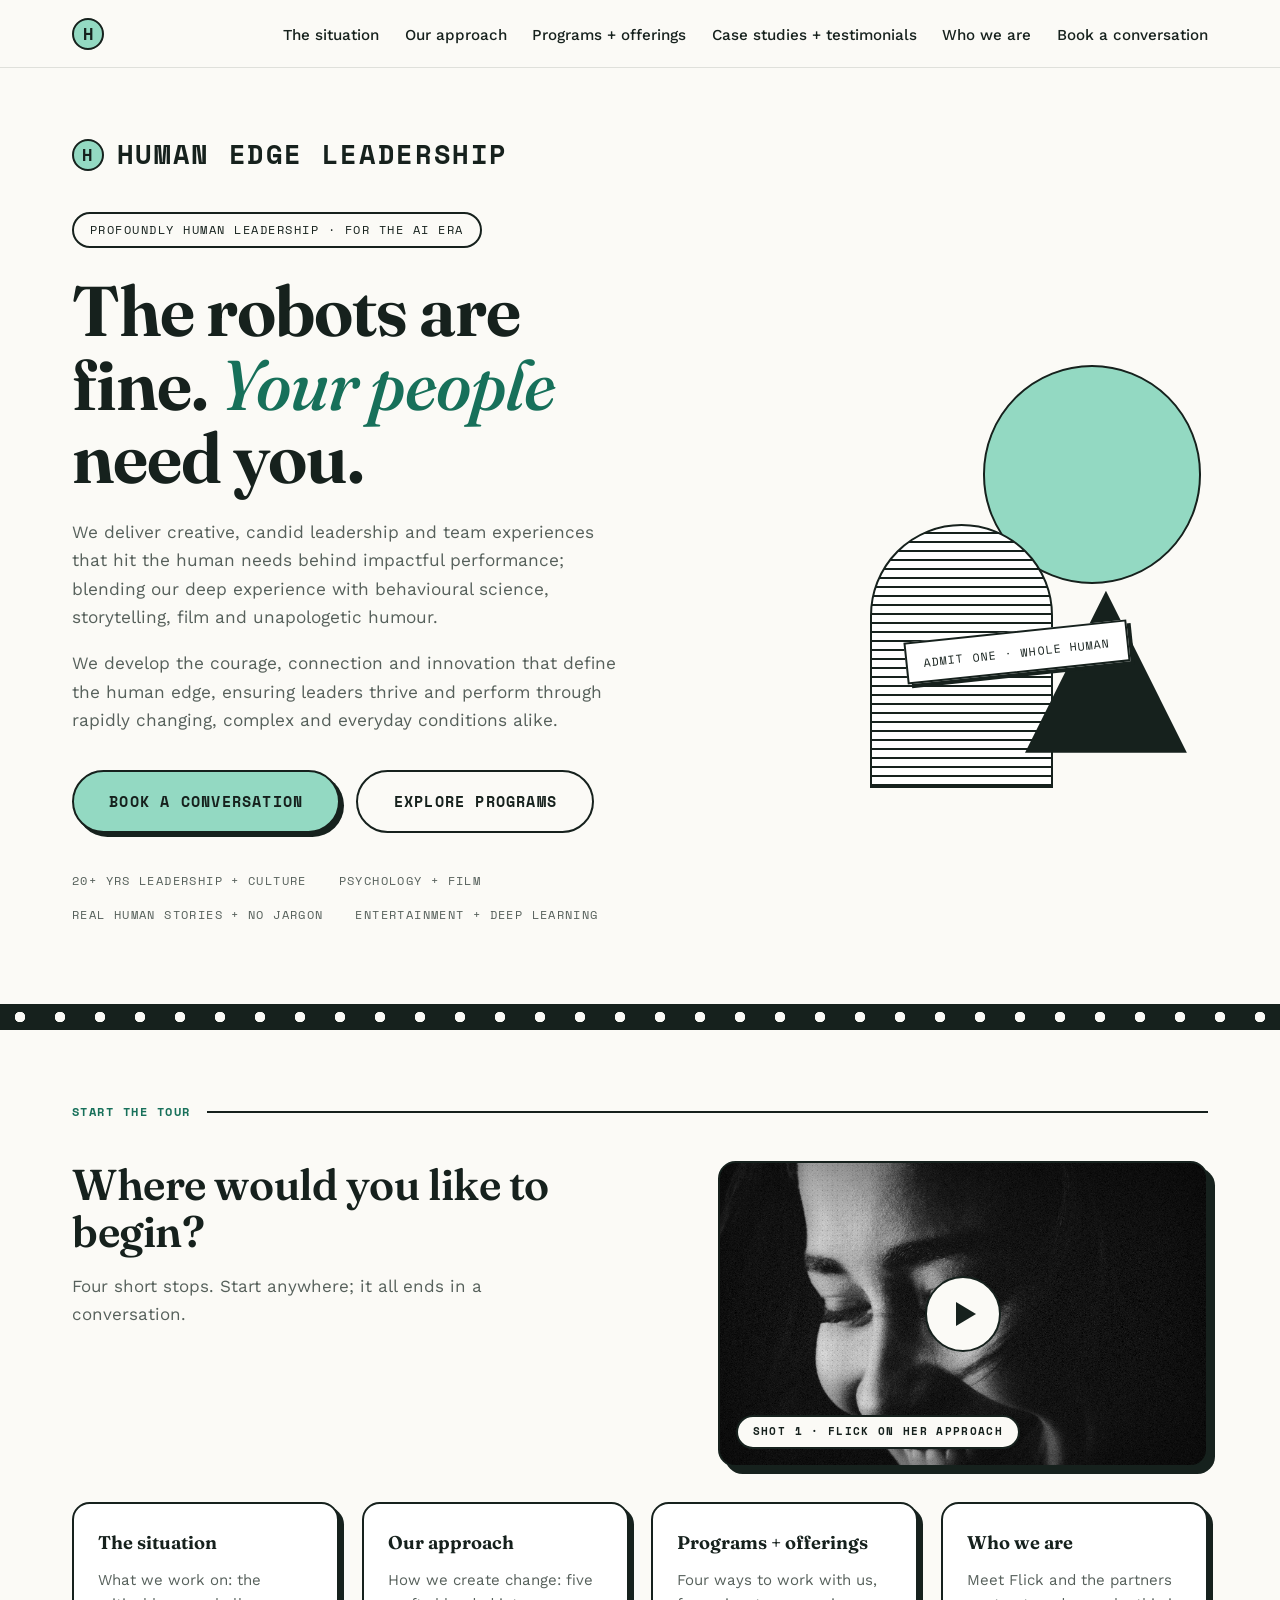
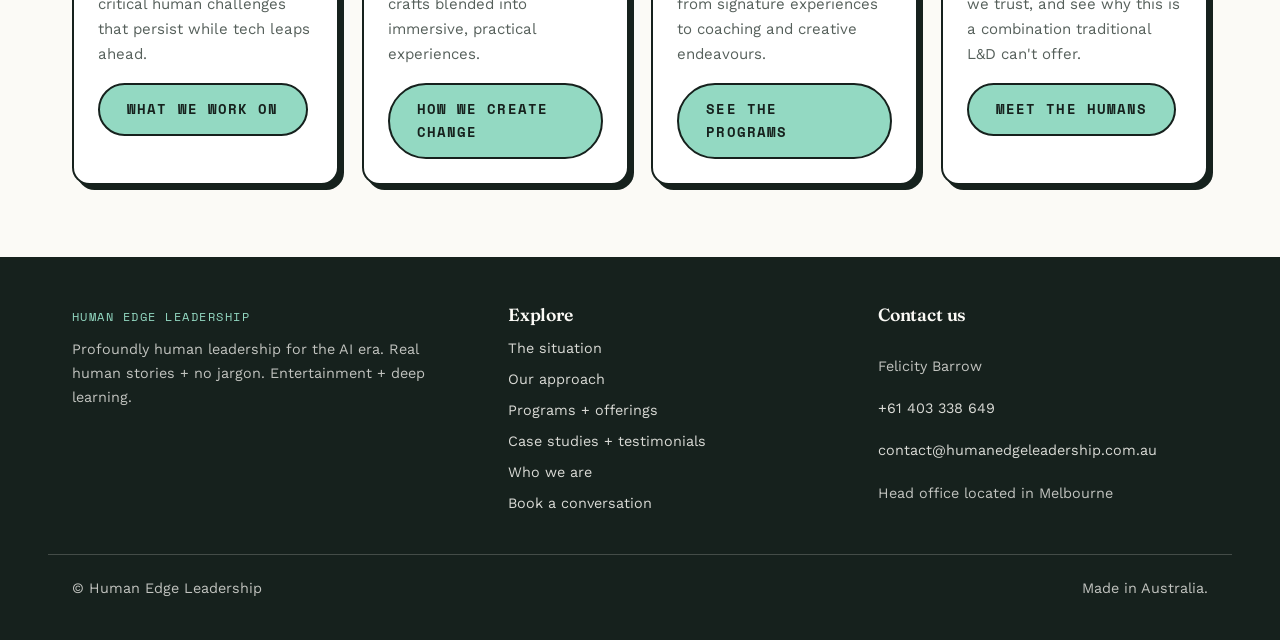
==== index.html @ 88f4e5ad "fix: remove icon roundels from homepage tour cards" ====
<!DOCTYPE html>
<html lang="en-AU">
<head>
<meta charset="utf-8">
<meta name="viewport" content="width=device-width, initial-scale=1">
<title>Human Edge Leadership</title>
<link rel="preconnect" href="https://fonts.googleapis.com">
<link rel="preconnect" href="https://fonts.gstatic.com" crossorigin>
<link href="https://fonts.googleapis.com/css2?family=Fraunces:ital,opsz,wght,SOFT,WONK@0,9..144,400..900,100,1;1,9..144,400..900,100,1&family=Work+Sans:ital,wght@0,400;0,500;0,600;1,400&family=Space+Mono:ital,wght@0,400;0,700;1,400&display=swap" rel="stylesheet">
<link rel="icon" href="data:image/svg+xml,%3Csvg xmlns=%22http://www.w3.org/2000/svg%22 viewBox=%220 0 32 32%22%3E%3Ccircle cx=%2216%22 cy=%2216%22 r=%2214%22 fill=%22%2393d9c2%22 stroke=%22%2316211d%22 stroke-width=%222.5%22/%3E%3Ctext x=%2216%22 y=%2222%22 font-family=%22monospace%22 font-size=%2217%22 font-weight=%22bold%22 text-anchor=%22middle%22 fill=%22%2316211d%22%3EH%3C/text%3E%3C/svg%3E">
<link rel="stylesheet" href="css/site.css">
</head>
<body>
<a class="skip" href="#main">Skip to content</a>

<header class="site">
  <div class="header-in">
    <a class="logo" href="index.html" aria-label="Human Edge Leadership, home"><span class="logo-mark" aria-hidden="true">H</span></a>
    <nav class="primary" aria-label="Primary">
      <ul>
        <li><a href="the-situation.html">The situation</a></li>
        <li><a href="our-approach.html">Our approach</a></li>
        <li><a href="programs.html">Programs + offerings</a></li>
        <li><a href="case-studies.html">Case studies + testimonials</a></li>
        <li><a href="who-we-are.html">Who we are</a></li>
        <li><a href="book.html">Book a conversation</a></li>
      </ul>
    </nav>
  </div>
</header>

<main id="main">
  <section class="hero" aria-labelledby="hero-h">
    <div class="wrap">
      <p class="hero-brand"><span class="logo-mark" aria-hidden="true">H</span>Human Edge Leadership</p>
      <div class="hero-grid">
        <div>
          <span class="kicker mono">Profoundly human leadership &middot; for the AI era</span>
          <h1 id="hero-h">The robots are fine. <em>Your people</em> need you.</h1>
          <p class="lede">We deliver creative, candid leadership and team experiences that hit the human needs behind impactful performance; blending our deep experience with behavioural science, storytelling, film and unapologetic humour.</p>
          <p class="lede">We develop the courage, connection and innovation that define the human edge, ensuring leaders thrive and perform through rapidly changing, complex and everyday conditions alike.</p>
          <div class="hero-ctas">
            <a class="btn btn-mint btn-big" href="book.html">Book a conversation</a>
            <a class="btn btn-ghost btn-big" href="programs.html">Explore programs</a>
          </div>
          <div class="hero-foot">
            <span class="mono">20+ yrs leadership + culture</span>
            <span class="mono">Psychology + film</span>
            <span class="mono">Real human stories + no jargon</span>
            <span class="mono">Entertainment + deep learning</span>
          </div>
        </div>
        <div class="cutout" role="img" aria-label="Abstract mid-century cut-paper composition with a mint circle, striped arch, triangle and admit-one ticket">
          <div class="shape-circle"></div>
          <div class="shape-arch"></div>
          <div class="shape-triangle"></div>
          <div class="ticket">Admit one &middot; whole human</div>
        </div>
      </div>
    </div>
  </section>

  <div class="sprockets" role="presentation"></div>

  <section aria-labelledby="tour-h">
    <div class="wrap">
      <div class="act-label"><span class="mono">Start the tour</span></div>
      <div class="situation-head">
        <div>
          <h2 id="tour-h">Where would you like to begin?</h2>
          <p class="lede" style="color: var(--grey); max-width: 32rem; margin-top: 1rem;">Four short stops. Start anywhere; it all ends in a conversation.</p>
        </div>
        <!-- Shot 1: Flick chatting to camera about her approach. Photo placeholder until the video is shot. -->
        <div class="reel" style="aspect-ratio: 16 / 10;">
          <img src="img/still-founder.jpg" alt="Black and white portrait of the founder laughing in dramatic side light, placeholder for a short film of her speaking about her approach">
          <div class="play" aria-hidden="true"></div>
          <span class="chip">Shot 1 &middot; Flick on her approach</span>
        </div>
      </div>
      <div class="challenge-grid">
        <div class="challenge-card">
          <h3>The situation</h3>
          <p>What we work on: the critical human challenges that persist while tech leaps ahead.</p>
          <p><a class="btn btn-mint" style="margin-top: 0.4rem;" href="the-situation.html">What we work on</a></p>
        </div>
        <div class="challenge-card">
          <h3>Our approach</h3>
          <p>How we create change: five crafts blended into immersive, practical experiences.</p>
          <p><a class="btn btn-mint" style="margin-top: 0.4rem;" href="our-approach.html">How we create change</a></p>
        </div>
        <div class="challenge-card">
          <h3>Programs + offerings</h3>
          <p>Four ways to work with us, from signature experiences to coaching and creative endeavours.</p>
          <p><a class="btn btn-mint" style="margin-top: 0.4rem;" href="programs.html">See the programs</a></p>
        </div>
        <div class="challenge-card">
          <h3>Who we are</h3>
          <p>Meet Flick and the partners we trust, and see why this is a combination traditional L&amp;D can't offer.</p>
          <p><a class="btn btn-mint" style="margin-top: 0.4rem;" href="who-we-are.html">Meet the humans</a></p>
        </div>
      </div>
    </div>
  </section>
</main>

<footer class="site">
  <div class="footer-grid">
    <div>
      <span class="mono">Human Edge Leadership</span>
      <p style="margin-top: 0.6rem; max-width: 26rem;">Profoundly human leadership for the AI era. Real human stories + no jargon. Entertainment + deep learning.</p>
    </div>
    <div>
      <h2>Explore</h2>
      <ul>
        <li><a href="the-situation.html">The situation</a></li>
        <li><a href="our-approach.html">Our approach</a></li>
        <li><a href="programs.html">Programs + offerings</a></li>
        <li><a href="case-studies.html">Case studies + testimonials</a></li>
        <li><a href="who-we-are.html">Who we are</a></li>
        <li><a href="book.html">Book a conversation</a></li>
      </ul>
    </div>
    <div class="footer-contact">
      <h2>Contact us</h2>
      <span>Felicity Barrow</span>
      <span><a href="tel:+61403338649">+61 403 338 649</a></span>
      <span><a href="mailto:contact@humanedgeleadership.com.au">contact@humanedgeleadership.com.au</a></span>
      <span>Head office located in Melbourne</span>
    </div>
  </div>
  <div class="footer-base">
    <span>&copy; Human Edge Leadership</span>
    <span>Made in Australia.</span>
  </div>
</footer>
</body>
</html>
---- css/site.css ----
/* Human Edge Leadership site styles
   Derived from mockups/4-felicity-v2.html (mint design system). */

:root {
  --ink: #16211d;
  --paper: #fbfaf6;
  --mint: #93d9c2;
  --mint-deep: #17705a;
  --grey: #56605b;
}
* { box-sizing: border-box; margin: 0; padding: 0; }
html { scroll-behavior: smooth; }
body {
  background: var(--paper);
  color: var(--ink);
  font-family: 'Work Sans', system-ui, sans-serif;
  font-size: 1.0625rem;
  line-height: 1.65;
}
a { color: inherit; }
a:focus-visible, button:focus-visible, summary:focus-visible { outline: 3px solid var(--mint-deep); outline-offset: 3px; }
.mono {
  font-family: 'Space Mono', monospace;
  font-size: 0.78rem;
  letter-spacing: 0.12em;
  text-transform: uppercase;
}
.wrap { max-width: 74rem; margin: 0 auto; padding: 0 1.5rem; }
h1, h2, h3 { font-family: 'Fraunces', serif; font-weight: 600; }

.skip {
  position: absolute; left: -9999px; top: 0; z-index: 100;
  padding: 0.8rem 1.4rem; font-weight: 700; text-decoration: none;
  background: var(--mint); color: var(--ink);
}
.skip:focus { left: 0; }

/* perforation divider, film sprocket holes */
.sprockets {
  height: 26px;
  background: var(--ink);
  background-image: radial-gradient(circle at 20px 13px, var(--paper) 5px, transparent 5.5px);
  background-size: 40px 26px;
  background-position: 0 0;
}

/* ---------- header ---------- */
header.site { background: var(--paper); border-bottom: 1px solid rgba(22, 33, 29, 0.12); }
.header-in {
  max-width: 74rem;
  margin: 0 auto;
  padding: 1.1rem 1.5rem;
  display: flex;
  align-items: center;
  justify-content: space-between;
  gap: 1rem;
}
.logo {
  font-family: 'Space Mono', monospace;
  font-weight: 700;
  font-size: 1.05rem;
  letter-spacing: 0.02em;
  text-transform: uppercase;
  text-decoration: none;
  display: flex;
  align-items: center;
  gap: 0.65rem;
  white-space: nowrap;
}
.logo-mark {
  width: 2rem; height: 2rem; flex: none;
  border-radius: 50%;
  background: var(--mint);
  border: 2px solid var(--ink);
  display: grid; place-items: center;
  font-family: 'Space Mono', monospace;
  font-weight: 700;
  font-size: 1.05rem;
  color: var(--ink);
}
nav.primary ul { display: flex; gap: 1.6rem; list-style: none; flex-wrap: wrap; }
nav.primary a { text-decoration: none; font-weight: 500; font-size: 0.95rem; white-space: nowrap; }
nav.primary a:hover { color: var(--mint-deep); text-decoration: underline; text-underline-offset: 4px; text-decoration-thickness: 2px; }
nav.primary a[aria-current="page"] {
  color: var(--mint-deep);
  font-weight: 600;
  text-decoration: underline;
  text-underline-offset: 4px;
  text-decoration-thickness: 2px;
}
.btn {
  display: inline-block;
  font-family: 'Space Mono', monospace;
  font-weight: 700;
  font-size: 0.85rem;
  letter-spacing: 0.08em;
  text-transform: uppercase;
  text-decoration: none;
  padding: 0.85rem 1.7rem;
  border-radius: 999px;
  border: 2px solid var(--ink);
  background: var(--ink);
  color: var(--paper);
  transition: transform 0.15s, background 0.15s, color 0.15s, box-shadow 0.15s;
}
.btn:hover { background: var(--mint); color: var(--ink); transform: translateY(-2px); }
.btn-mint {
  background: var(--mint);
  color: var(--ink);
  box-shadow: 4px 4px 0 var(--ink);
}
.btn-mint:hover { background: var(--ink); color: var(--paper); box-shadow: 2px 2px 0 var(--mint-deep); }
.btn-ghost { background: transparent; color: var(--ink); }
.btn-ghost:hover { background: var(--ink); color: var(--paper); }
.btn-big { font-size: 0.95rem; padding: 1.05rem 2.2rem; }

/* ---------- home hero ---------- */
.hero { position: relative; overflow: hidden; padding: 4rem 0 5rem; }
.hero-brand {
  font-family: 'Space Mono', monospace;
  font-weight: 700;
  font-size: clamp(1.1rem, 2.6vw, 1.7rem);
  letter-spacing: 0.06em;
  text-transform: uppercase;
  margin-bottom: 2.2rem;
  display: flex;
  align-items: center;
  gap: 0.8rem;
}
.hero-grid {
  display: grid;
  grid-template-columns: 1.08fr 0.92fr;
  gap: 3.5rem;
  align-items: center;
}
.kicker {
  display: inline-block;
  border: 2px solid var(--ink);
  border-radius: 999px;
  padding: 0.35rem 1rem;
  margin-bottom: 1.6rem;
  background: var(--paper);
}
.hero h1 {
  font-size: clamp(2.6rem, 5.6vw, 4.4rem);
  line-height: 1.05;
  font-weight: 650;
  letter-spacing: -0.015em;
  margin-bottom: 1.4rem;
}
.hero h1 em, .accent-em {
  font-style: italic;
  font-weight: 500;
  color: var(--mint-deep);
}
.hero .lede-strong {
  font-family: 'Fraunces', serif;
  font-size: 1.25rem;
  font-weight: 600;
  line-height: 1.5;
  max-width: 34rem;
  margin-bottom: 1.1rem;
}
.hero .lede { font-size: 1.08rem; color: var(--grey); max-width: 34rem; margin-bottom: 1.1rem; }
.hero-ctas { display: flex; gap: 1rem; flex-wrap: wrap; margin-top: 2.2rem; }
.hero-foot {
  margin-top: 2.4rem;
  display: flex;
  gap: 0.9rem 2rem;
  flex-wrap: wrap;
  color: var(--grey);
}
.hero-foot .mono { color: var(--grey); font-size: 0.72rem; }

/* video placeholder card */
.reel {
  position: relative;
  border-radius: 1.1rem;
  overflow: hidden;
  aspect-ratio: 4 / 3;
  border: 2.5px solid var(--ink);
  box-shadow: 7px 7px 0 var(--ink);
  background: #10201a;
  width: 100%;
  justify-self: end;
}
.reel > img {
  position: absolute; inset: 0;
  width: 100%; height: 100%;
  object-fit: cover;
  filter: grayscale(1) contrast(1.06);
}
.reel::before {
  content: "";
  position: absolute; inset: 0; z-index: 1;
  background-image: radial-gradient(#000 0.7px, transparent 0.8px);
  background-size: 5px 5px;
  opacity: 0.14;
}
.reel::after {
  content: "";
  position: absolute; inset: 0; z-index: 1;
  box-shadow: inset 0 0 90px rgba(0, 0, 0, 0.55);
}
.reel .play {
  position: absolute; left: 50%; top: 50%;
  transform: translate(-50%, -50%);
  width: 76px; height: 76px; border-radius: 50%;
  background: var(--paper);
  border: 2.5px solid var(--ink);
  display: grid; place-items: center;
  z-index: 2;
  transition: transform 0.15s;
}
.reel .play::before {
  content: "";
  width: 0; height: 0;
  border-style: solid;
  border-width: 12px 0 12px 20px;
  border-color: transparent transparent transparent var(--ink);
  margin-left: 5px;
}
.reel:hover .play { transform: translate(-50%, -50%) scale(1.06); }
.reel .chip {
  position: absolute; left: 1rem; bottom: 1rem; z-index: 2;
  background: var(--paper);
  border: 2px solid var(--ink);
  border-radius: 999px;
  padding: 0.35rem 0.9rem;
  font-family: 'Space Mono', monospace; font-size: 0.7rem; font-weight: 700;
  letter-spacing: 0.12em; text-transform: uppercase;
}

/* cut-paper composition (brand art) */
.cutout {
  position: relative;
  aspect-ratio: 4 / 5;
  width: 100%;
  max-width: 22rem;
  justify-self: end;
}
.cutout > div { position: absolute; border: 2.5px solid var(--ink); }
.cutout .shape-circle {
  width: 62%; aspect-ratio: 1; border-radius: 50%;
  background: var(--mint);
  top: 4%; right: 2%;
}
.cutout .shape-arch {
  width: 52%; height: 60%;
  border-radius: 999px 999px 0 0;
  background: #fff;
  background-image: repeating-linear-gradient(0deg, var(--ink) 0 2px, transparent 2px 9px);
  bottom: 0; left: 4%;
}
.cutout .shape-triangle {
  width: 46%; aspect-ratio: 1;
  background: var(--ink);
  clip-path: polygon(50% 0, 100% 100%, 0 100%);
  border: none !important;
  bottom: 8%; right: 6%;
}
.cutout .ticket {
  background: #fff;
  border: 2.5px solid var(--ink);
  padding: 0.6rem 1rem;
  transform: rotate(-6deg);
  bottom: 26%; left: 14%;
  font-family: 'Space Mono', monospace;
  font-size: 0.72rem;
  letter-spacing: 0.1em;
  text-transform: uppercase;
  box-shadow: 4px 4px 0 var(--ink);
}

/* brand icon marks: cutout-style mini icons */
.icon-mark {
  width: 3rem; height: 3rem; flex: none;
  display: grid; place-items: center;
  background: var(--mint);
  border: 2px solid var(--ink);
  border-radius: 50%;
}
.icon-mark svg { width: 1.6rem; height: 1.6rem; }

/* ---------- page hero (sub-pages) ---------- */
.page-hero { padding: 3.5rem 0 1rem; }
.page-hero .part {
  color: var(--mint-deep); font-weight: 700;
  display: flex; align-items: center; gap: 1rem;
  margin-bottom: 1rem;
}
.page-hero .part::after { content: ""; height: 2px; background: var(--ink); flex: 1; }
.page-hero h1 {
  font-size: clamp(2.2rem, 4.6vw, 3.4rem);
  line-height: 1.08;
  font-weight: 650;
  letter-spacing: -0.015em;
  max-width: 24ch;
}
.page-hero h1 em { font-style: italic; font-weight: 500; color: var(--mint-deep); }

/* ---------- sections ---------- */
section { padding: 4.5rem 0; }
.act-label {
  display: flex;
  align-items: center;
  gap: 1rem;
  margin-bottom: 2.4rem;
}
.act-label::after { content: ""; height: 2px; background: var(--ink); flex: 1; }
.act-label .mono { color: var(--mint-deep); font-weight: 700; }
h2 { font-size: clamp(1.9rem, 3.8vw, 2.7rem); line-height: 1.1; letter-spacing: -0.01em; }

/* ---------- situation ---------- */
.situation-head {
  display: grid;
  grid-template-columns: 1.1fr 0.9fr;
  gap: 3rem;
  align-items: start;
  margin-bottom: 2.2rem;
}
.situation-intro { max-width: 46rem; display: grid; gap: 1rem; margin-top: 1.2rem; }
.situation-intro .note { color: var(--grey); }
.situation-pivot {
  font-size: 1.15rem;
  max-width: 46rem;
  margin: 2.2rem 0 2rem;
}
.challenge-grid {
  display: grid;
  grid-template-columns: repeat(auto-fit, minmax(240px, 1fr));
  gap: 1.4rem;
}
.challenge-card {
  background: #fff;
  border: 2.5px solid var(--ink);
  border-radius: 1.1rem;
  padding: 1.5rem;
  box-shadow: 5px 5px 0 var(--ink);
  display: flex;
  flex-direction: column;
  gap: 0.6rem;
}
.challenge-card .tag {
  align-self: center;
  text-align: center;
  line-height: 1.5;
  border: 2px solid var(--ink);
  border-radius: 999px;
  padding: 0.5rem 1.2rem;
  margin-bottom: 0.3rem;
  background: var(--mint);
  font-weight: 700;
  color: var(--ink);
}
.challenge-card h3 { font-size: 1.15rem; font-weight: 650; }
.challenge-card p { font-size: 0.94rem; color: var(--grey); }
.situation-close {
  margin-top: 2.4rem;
  font-family: 'Fraunces', serif;
  font-style: italic;
  font-size: 1.35rem;
  line-height: 1.45;
  color: var(--mint-deep);
  max-width: 44rem;
}

/* ---------- approach band ---------- */
.approach-band {
  background: var(--mint);
  border-top: 2.5px solid var(--ink);
  border-bottom: 2.5px solid var(--ink);
}
.approach-grid {
  display: grid;
  grid-template-columns: repeat(auto-fit, minmax(205px, 1fr));
  gap: 1.4rem;
  margin-top: 2.6rem;
}
.approach-card {
  background: var(--paper);
  border: 2.5px solid var(--ink);
  border-radius: 1.1rem;
  padding: 1.5rem;
  box-shadow: 5px 5px 0 var(--ink);
}
.approach-card h3 { font-size: 1.25rem; margin-bottom: 0.5rem; font-weight: 650; }
.approach-card p { font-size: 0.95rem; color: var(--grey); }
.approach-band .lede { max-width: 44rem; font-size: 1.15rem; margin-top: 1rem; }

/* tour cards (home) */
.tour-card-head { display: flex; align-items: center; gap: 0.9rem; }
.challenge-card .btn-mint { box-shadow: none; }

/* ---------- cluster tiles (programs overview) ---------- */
.cluster-tiles {
  display: grid;
  grid-template-columns: 1fr 1fr;
  gap: 1.4rem;
  margin-top: 2.4rem;
}
.cluster-tile {
  position: relative;
  display: grid;
  gap: 0.5rem;
  align-content: start;
  background: var(--mint);
  border: 2.5px solid var(--ink);
  border-radius: 1.1rem;
  box-shadow: 6px 6px 0 var(--ink);
  padding: 1.8rem;
  text-decoration: none;
  transition: transform 0.15s, box-shadow 0.15s;
}
.cluster-tile:nth-child(even) { background: #fff; }
.cluster-tile:hover { transform: translate(-2px, -2px); box-shadow: 8px 8px 0 var(--ink); }
.cluster-tile .num {
  font-family: 'Space Mono', monospace;
  font-weight: 700;
  font-size: 0.78rem;
  letter-spacing: 0.12em;
  color: var(--mint-deep);
}
.cluster-tile h2 { font-size: clamp(1.4rem, 2.6vw, 1.9rem); }
.cluster-tile .mark {
  font-family: 'Fraunces', serif;
  font-style: italic;
  color: var(--mint-deep);
  font-size: 1.05rem;
}
.cluster-tile p { font-size: 0.95rem; color: var(--grey); }
.cluster-tile .go {
  font-family: 'Space Mono', monospace;
  font-weight: 700; font-size: 0.72rem;
  letter-spacing: 0.1em; text-transform: uppercase;
  color: var(--ink);
  margin-top: 0.4rem;
}
.cluster-band { border-top: 2.5px solid var(--ink); padding: 3rem 0; }
.cluster-band.alt { background: #f0eee6; }
.cluster-band .way-head { margin-bottom: 1rem; }

/* ---------- testimonial carousel ---------- */
.carousel { position: relative; margin-top: 2.4rem; }
.carousel-track {
  display: flex;
  gap: 1.4rem;
  overflow-x: auto;
  scroll-snap-type: x mandatory;
  padding: 0.5rem 0.25rem 1.2rem;
  scrollbar-width: thin;
}
.carousel-track .test-card {
  flex: 0 0 min(30rem, 85%);
  scroll-snap-align: start;
}
.carousel-nav { display: flex; gap: 0.7rem; justify-content: flex-end; margin-top: 0.4rem; }
.carousel-nav button {
  width: 3rem; height: 3rem;
  border-radius: 50%;
  border: 2.5px solid var(--ink);
  background: var(--paper);
  font-size: 1.2rem;
  line-height: 1;
  cursor: pointer;
  transition: background 0.15s, transform 0.15s;
}
.carousel-nav button:hover { background: var(--mint); transform: translateY(-2px); }

/* video card */
.video-card {
  border: 2.5px solid var(--ink);
  border-radius: 1.1rem;
  overflow: hidden;
  box-shadow: 5px 5px 0 var(--ink);
  background: #10201a;
  display: block;
}
.video-card video { display: block; width: 100%; height: auto; }

/* ---------- booking form ---------- */
.book-form {
  max-width: 44rem;
  margin: 2.5rem auto 0;
  background: #fff;
  border: 2.5px solid var(--ink);
  border-radius: 1.1rem;
  box-shadow: 7px 7px 0 var(--ink);
  padding: 2.2rem;
  text-align: left;
  display: grid;
  gap: 1.5rem;
}
.book-form h2 { font-size: 1.5rem; }
.form-grid { display: grid; grid-template-columns: 1fr 1fr; gap: 1.1rem; }
.field { display: grid; gap: 0.35rem; }
.field.full { grid-column: 1 / -1; }
.field label { font-weight: 600; font-size: 0.95rem; }
.field .req { color: var(--mint-deep); font-weight: 700; }
.field input, .field textarea {
  font: inherit;
  padding: 0.7rem 0.9rem;
  border: 2px solid var(--ink);
  border-radius: 0.6rem;
  background: var(--paper);
  color: var(--ink);
}
.field input:focus-visible, .field textarea:focus-visible { outline: 3px solid var(--mint-deep); outline-offset: 1px; }
.field textarea { min-height: 6.5rem; resize: vertical; }
.choice-groups { display: grid; grid-template-columns: 1fr 1fr; gap: 1.3rem; }
.choice-group { display: grid; gap: 0.45rem; align-content: start; }
.choice-group .mono { color: var(--mint-deep); font-weight: 700; }
.choice-group label {
  display: flex; align-items: center; gap: 0.6rem;
  font-size: 0.95rem;
}
.choice-group input[type="checkbox"] {
  width: 1.15rem; height: 1.15rem;
  accent-color: var(--mint-deep);
}
.form-note { color: var(--grey); font-size: 0.92rem; }
.form-error {
  display: none;
  background: #fff;
  border: 2px solid #a33b2e;
  color: #a33b2e;
  border-radius: 0.6rem;
  padding: 0.7rem 1rem;
  font-weight: 600;
}
.form-error.show { display: block; }

/* ---------- programs ---------- */
.ways { counter-reset: way; }
.way {
  border-top: 2.5px solid var(--ink);
  padding: 2.6rem 0;
}
.way-head { display: flex; align-items: baseline; gap: 1.2rem; flex-wrap: wrap; margin-bottom: 0.8rem; }
.way-head .num {
  counter-increment: way;
  font-family: 'Space Mono', monospace;
  font-weight: 700;
  color: var(--mint-deep);
  font-size: 0.85rem;
  letter-spacing: 0.12em;
}
.way-head .num::before { content: "No. " counter(way); }
.way h2 { font-size: clamp(1.6rem, 3vw, 2.1rem); }
.way-head .mark {
  font-family: 'Fraunces', serif;
  font-style: italic;
  font-size: 1.05rem;
  color: var(--mint-deep);
  margin-left: auto;
}
.way > .intro { color: var(--grey); max-width: 46rem; margin-bottom: 1.6rem; }
.prog-list { display: grid; gap: 1rem; }
details.prog {
  background: #fff;
  border: 2.5px solid var(--ink);
  border-radius: 1.1rem;
  box-shadow: 5px 5px 0 var(--ink);
  overflow: hidden;
}
details.prog summary {
  list-style: none;
  cursor: pointer;
  display: flex;
  align-items: baseline;
  gap: 1rem;
  padding: 1.3rem 1.5rem;
}
details.prog summary::-webkit-details-marker { display: none; }
details.prog summary h3 { font-size: 1.2rem; font-weight: 650; flex: 1; }
details.prog summary .hint {
  font-family: 'Space Mono', monospace;
  font-size: 0.68rem;
  font-weight: 700;
  letter-spacing: 0.1em;
  text-transform: uppercase;
  color: var(--mint-deep);
  white-space: nowrap;
}
details.prog summary .hint::after { content: "+ More"; }
details.prog[open] summary .hint::after { content: "\2212 Less"; }
details.prog summary:hover { background: #f0eee6; }
.prog-body { padding: 0 1.5rem 1.5rem; display: grid; gap: 0.9rem; }
.prog-body p { color: var(--grey); font-size: 0.98rem; max-width: 60rem; }
.prog-body .covers { font-weight: 600; color: var(--ink); }
.prog-body .chips { display: flex; flex-wrap: wrap; gap: 0.5rem; }
.skill-chip {
  display: inline-block;
  border: 2px solid var(--ink);
  border-radius: 999px;
  padding: 0.15rem 0.7rem;
  background: var(--mint);
  font-weight: 700;
  color: var(--ink);
  font-size: 0.68rem;
}
.prog-cta { margin-top: 0.4rem; }
.simple-rows { display: grid; gap: 1rem; }
.simple-row {
  background: #fff;
  border: 2.5px solid var(--ink);
  border-radius: 1.1rem;
  box-shadow: 5px 5px 0 var(--ink);
  padding: 1.3rem 1.5rem;
  display: grid;
  grid-template-columns: minmax(11rem, 0.32fr) 1fr;
  gap: 0.4rem 2rem;
  align-items: start;
}
.simple-row h3 { font-size: 1.15rem; font-weight: 650; }
.simple-row p { color: var(--grey); font-size: 0.96rem; }
.simple-row .chips { display: flex; flex-wrap: wrap; gap: 0.5rem; margin-top: 0.5rem; }

/* ---------- stills + testimonials ---------- */
.stills-row {
  display: grid;
  grid-template-columns: repeat(auto-fit, minmax(230px, 1fr));
  gap: 1.4rem;
  margin-top: 2.4rem;
}
.still {
  border: 2.5px solid var(--ink);
  border-radius: 1.1rem;
  overflow: hidden;
  background: #fff;
  box-shadow: 5px 5px 0 var(--ink);
  display: flex;
  flex-direction: column;
}
.still .frame {
  aspect-ratio: 3 / 2; position: relative; overflow: hidden;
  background: #10201a;
  flex: none;
  border-bottom: 2.5px solid var(--ink);
}
.still .frame img {
  position: absolute; inset: 0;
  width: 100%; height: 100%;
  object-fit: cover;
  filter: grayscale(1) contrast(1.08) brightness(0.96);
}
.still .frame::before {
  content: ""; position: absolute; inset: 0; z-index: 2;
  background-image: radial-gradient(#000 0.7px, transparent 0.8px);
  background-size: 5px 5px; opacity: 0.14;
}
.still .frame::after { content: ""; position: absolute; inset: 0; z-index: 3; box-shadow: inset 0 0 70px rgba(0, 0, 0, 0.5); }
.still.tint .frame img {
  filter: grayscale(1) sepia(0.75) saturate(2.4) hue-rotate(105deg) contrast(1.02) brightness(1.04);
}
.still.placeholder .frame {
  display: grid; place-items: center;
  background:
    repeating-linear-gradient(45deg, rgba(147, 217, 194, 0.25) 0 12px, transparent 12px 24px),
    #f0eee6;
}
.still.placeholder .frame span {
  position: relative; z-index: 4;
  background: var(--paper);
  border: 2px solid var(--ink);
  border-radius: 999px;
  padding: 0.4rem 1rem;
}
.still figcaption {
  flex: 1;
  display: flex; justify-content: space-between; align-items: center; gap: 1rem;
  padding: 0.75rem 1rem;
  font-family: 'Space Mono', monospace; font-size: 0.7rem; font-weight: 700;
  letter-spacing: 0.1em; text-transform: uppercase;
}
.still figcaption .t { color: var(--grey); font-weight: 400; }

.test-grid {
  display: grid;
  grid-template-columns: repeat(auto-fit, minmax(280px, 1fr));
  gap: 1.4rem;
  margin-top: 2.4rem;
}
.test-card {
  background: #fff;
  border: 2.5px solid var(--ink);
  border-radius: 1.1rem;
  box-shadow: 5px 5px 0 var(--ink);
  padding: 1.6rem;
  display: flex;
  flex-direction: column;
  gap: 1rem;
}
.test-card blockquote {
  font-family: 'Fraunces', serif;
  font-style: italic;
  font-size: 1.15rem;
  line-height: 1.5;
}
.test-card .who { font-family: 'Space Mono', monospace; font-size: 0.7rem; font-weight: 700; letter-spacing: 0.1em; text-transform: uppercase; color: var(--grey); margin-top: auto; }
.test-card.placeholder blockquote { color: var(--grey); }

/* ---------- who we are ---------- */
.bio-grid {
  display: grid;
  grid-template-columns: 0.85fr 1.15fr;
  gap: 3rem;
  align-items: start;
}
.bio-photo {
  border: 2.5px solid var(--ink);
  border-radius: 1.1rem;
  overflow: hidden;
  box-shadow: 7px 7px 0 var(--ink);
  aspect-ratio: 4 / 5;
  position: relative;
  background:
    repeating-linear-gradient(45deg, rgba(147, 217, 194, 0.25) 0 12px, transparent 12px 24px),
    #f0eee6;
  display: grid; place-items: center;
}
.bio-photo span {
  background: var(--paper);
  border: 2px solid var(--ink);
  border-radius: 999px;
  padding: 0.4rem 1rem;
}
.bio-copy { display: grid; gap: 1rem; }
.bio-copy .role { color: var(--mint-deep); font-weight: 700; }
.bio-copy h2 { margin-bottom: 0.4rem; }
.bio-copy p { color: var(--grey); }
.bio-copy p.sign-off { color: var(--ink); font-weight: 600; }

.founder-quote {
  background: var(--mint);
  border: 2.5px solid var(--ink);
  border-radius: 1.1rem;
  box-shadow: 7px 7px 0 var(--ink);
  padding: 2.2rem 2.4rem;
  max-width: 46rem;
  margin: 3rem auto 0;
  text-align: center;
}
.founder-quote blockquote {
  font-family: 'Fraunces', serif;
  font-style: italic;
  font-size: clamp(1.2rem, 2.4vw, 1.5rem);
  line-height: 1.5;
}

/* credentials: ticket wall */
.why-band { background: var(--ink); color: var(--paper); }
.why-band .act-label::after { background: var(--paper); opacity: 0.35; }
.why-band .act-label .mono { color: var(--mint); }
.why-band h2 { color: var(--paper); max-width: 30ch; }
.cred-tickets {
  display: grid;
  grid-template-columns: repeat(auto-fit, minmax(250px, 1fr));
  gap: 1.2rem;
  margin-top: 2.6rem;
  list-style: none;
}
.cred-tickets li {
  position: relative;
  background: var(--paper);
  color: var(--ink);
  border: 2.5px solid var(--ink);
  border-radius: 0.8rem;
  padding: 1.2rem 1.4rem 1.2rem 2.1rem;
  font-weight: 600;
  line-height: 1.45;
}
.cred-tickets li::before {
  content: "";
  position: absolute; left: 0.75rem; top: 0.9rem; bottom: 0.9rem;
  border-left: 2px dashed var(--ink);
  opacity: 0.45;
}
.cred-tickets li .mono { display: block; color: var(--mint-deep); font-weight: 700; margin-bottom: 0.3rem; font-size: 0.66rem; }
.cred-tickets li:nth-child(odd) { transform: rotate(-0.6deg); }
.cred-tickets li:nth-child(even) { transform: rotate(0.5deg); }

/* partners */
.partner-lede { max-width: 46rem; color: var(--grey); margin-top: 1rem; }
.partner-grid {
  display: grid;
  grid-template-columns: 1fr 1fr;
  gap: 1.4rem;
  margin-top: 2.4rem;
}
.partner-card {
  background: #fff;
  border: 2.5px solid var(--ink);
  border-radius: 1.1rem;
  box-shadow: 5px 5px 0 var(--ink);
  padding: 1.6rem;
  display: grid;
  gap: 0.6rem;
  align-content: start;
}
.partner-card h3 { font-size: 1.25rem; font-weight: 650; }
.partner-card .mono { color: var(--mint-deep); font-weight: 700; }
.partner-card p { color: var(--grey); font-size: 0.96rem; }
.partner-mini-grid {
  display: grid;
  grid-template-columns: repeat(auto-fit, minmax(210px, 1fr));
  gap: 1.4rem;
  margin-top: 1.4rem;
}
.partner-card.placeholder {
  background:
    repeating-linear-gradient(45deg, rgba(147, 217, 194, 0.18) 0 12px, transparent 12px 24px),
    #fff;
}

/* ---------- CTA / book page ---------- */
.intermission { text-align: center; padding: 5.5rem 0; }
.intermission .mono { color: var(--mint-deep); }
.intermission h1, .intermission h2 {
  font-size: clamp(2.4rem, 5.5vw, 4rem);
  font-weight: 650;
  margin: 1rem 0 1.4rem;
}
.intermission h1 em, .intermission h2 em { font-style: italic; font-weight: 500; }
.intermission p { max-width: 38rem; margin: 0 auto 2.2rem; color: var(--grey); font-size: 1.15rem; }
.contact-card {
  max-width: 30rem;
  margin: 2.5rem auto 0;
  background: #fff;
  border: 2.5px solid var(--ink);
  border-radius: 1.1rem;
  box-shadow: 7px 7px 0 var(--ink);
  padding: 2rem;
  text-align: left;
  display: grid;
  gap: 0.9rem;
}
.contact-card .name { font-family: 'Fraunces', serif; font-weight: 650; font-size: 1.25rem; }
.contact-line { display: flex; align-items: center; gap: 0.8rem; }
.contact-line a { text-decoration: none; font-weight: 600; overflow-wrap: anywhere; }
.contact-line a:hover { color: var(--mint-deep); text-decoration: underline; text-underline-offset: 3px; }
.contact-line .ico {
  width: 2rem; height: 2rem; flex: none;
  border-radius: 50%;
  background: var(--mint);
  border: 2px solid var(--ink);
  display: grid; place-items: center;
}
.contact-line .ico svg { width: 0.95rem; height: 0.95rem; }
.contact-note { color: var(--grey); font-size: 0.95rem; }

/* next-page link band */
.next-band { border-top: 2.5px solid var(--ink); }
.next-band .wrap {
  display: flex; align-items: center; justify-content: space-between;
  gap: 1.5rem; flex-wrap: wrap;
}
.next-band .label { color: var(--mint-deep); font-weight: 700; }
.next-band a.next {
  font-family: 'Fraunces', serif;
  font-weight: 650;
  font-size: clamp(1.4rem, 3vw, 2rem);
  text-decoration: none;
}
.next-band a.next:hover { color: var(--mint-deep); }
.next-band a.next .arrow { color: var(--mint-deep); }

/* ---------- footer ---------- */
footer.site {
  background: var(--ink);
  color: rgba(251, 250, 246, 0.75);
  font-size: 0.9rem;
  padding: 3rem 0 2.4rem;
}
.footer-grid {
  max-width: 74rem; margin: 0 auto; padding: 0 1.5rem;
  display: grid;
  grid-template-columns: 1.2fr 1fr 1fr;
  gap: 2.5rem;
}
footer.site .mono { color: var(--mint); }
footer.site h2 { color: var(--paper); font-size: 1.1rem; margin-bottom: 0.8rem; }
footer.site ul { list-style: none; display: grid; gap: 0.45rem; }
footer.site a { color: rgba(251, 250, 246, 0.85); text-decoration: none; overflow-wrap: anywhere; }
footer.site a:hover { color: var(--mint); text-decoration: underline; text-underline-offset: 3px; }
footer.site a:focus-visible { outline-color: var(--mint); }
.footer-contact { display: grid; gap: 0.5rem; }
.footer-base {
  max-width: 74rem; margin: 2.4rem auto 0; padding: 1.4rem 1.5rem 0;
  border-top: 1px solid rgba(251, 250, 246, 0.2);
  display: flex; justify-content: space-between; gap: 1rem; flex-wrap: wrap;
}

/* ---------- responsive ---------- */
@media (max-width: 840px) {
  .hero-grid, .situation-head, .bio-grid, .partner-grid,
  .cluster-tiles, .form-grid, .choice-groups { grid-template-columns: 1fr; }
  .cutout { justify-self: center; max-width: 18rem; }
  .simple-row { grid-template-columns: 1fr; }
  .footer-grid { grid-template-columns: 1fr; gap: 1.8rem; }
  .header-in { flex-wrap: wrap; }
  nav.primary ul { gap: 0.6rem 1.2rem; }
  nav.primary a { font-size: 0.88rem; }
  .way-head .mark { margin-left: 0; width: 100%; }
}
.label-short { display: none; }
@media (max-width: 560px) {
  .header-in { padding: 0.9rem 1rem; }
  .header-in .label-long { display: none; }
  .header-in .label-short { display: inline; }
  .logo-mark { width: 1.8rem; height: 1.8rem; font-size: 0.95rem; }
  .header-in .btn {
    white-space: nowrap;
    padding: 0.6rem 1rem;
    font-size: 0.72rem;
    letter-spacing: 0.04em;
  }
}
@media (prefers-reduced-motion: reduce) {
  * { transition: none !important; }
  html { scroll-behavior: auto; }
}
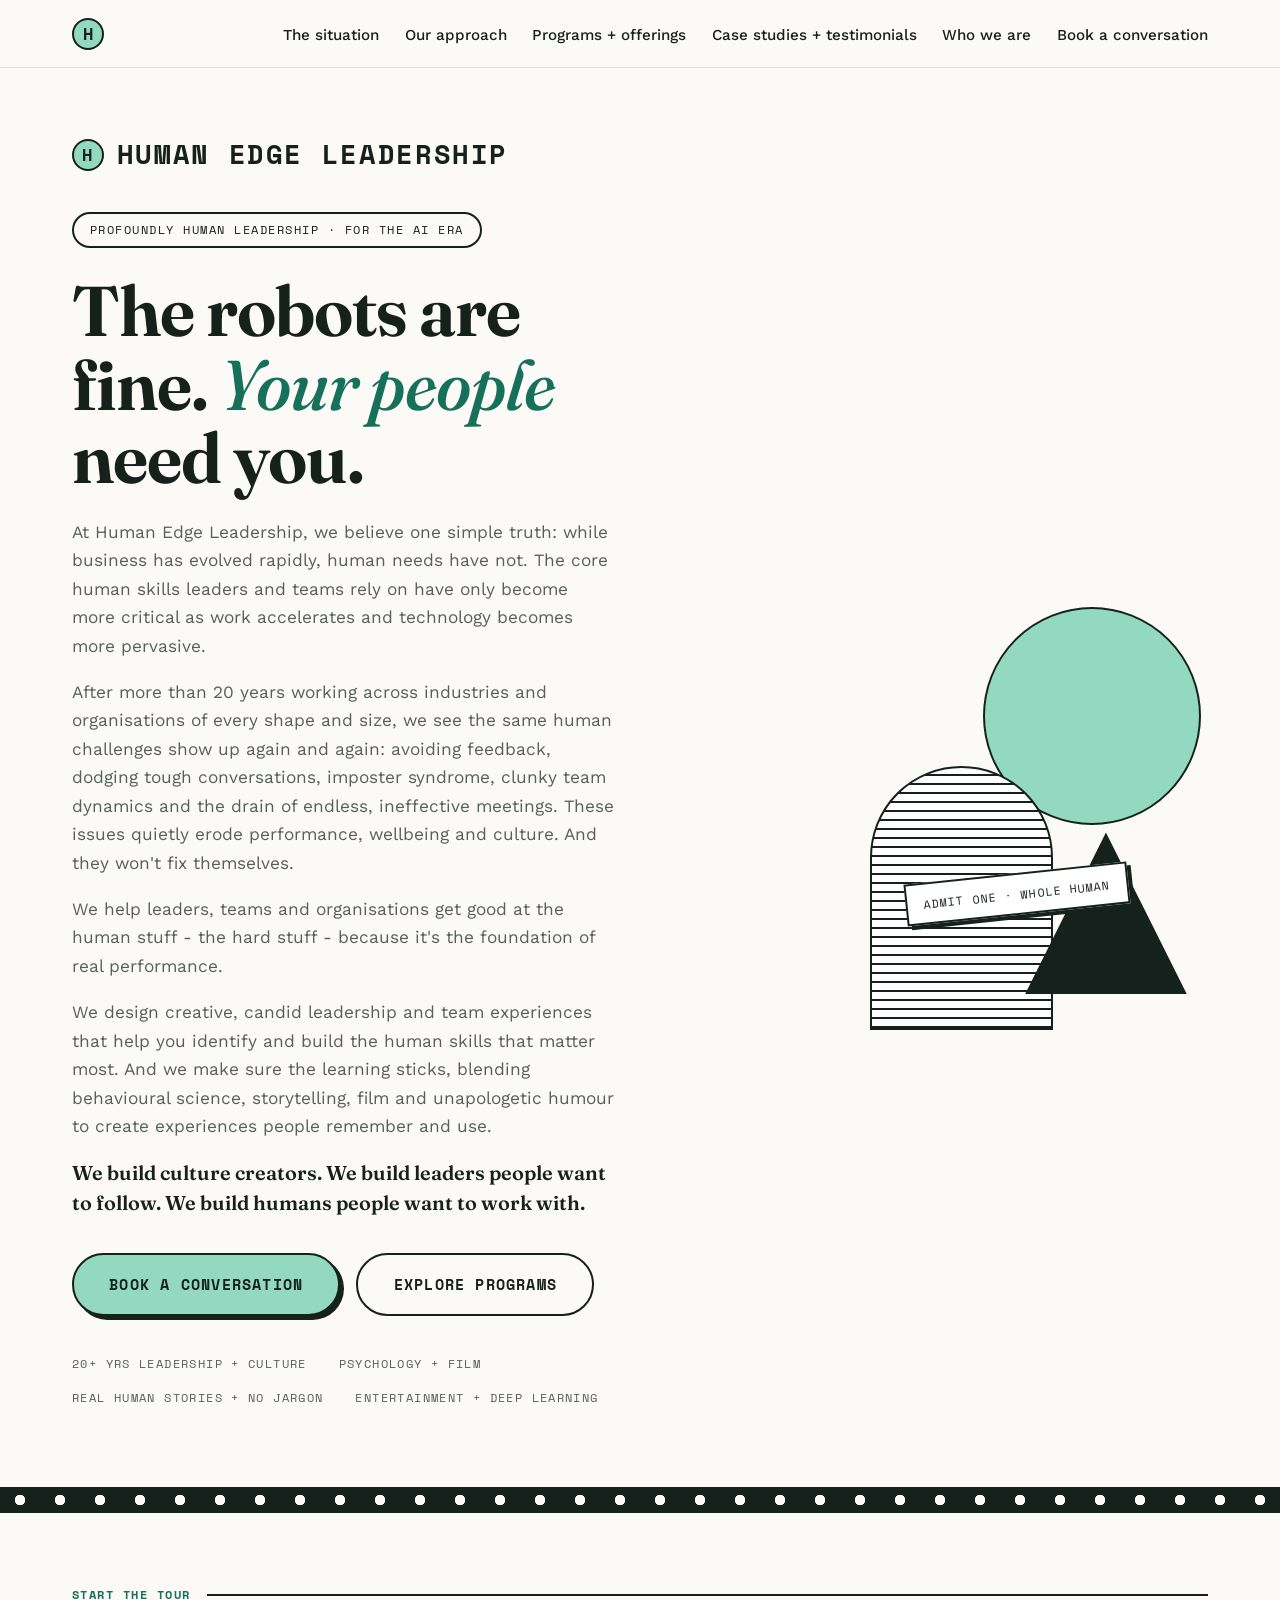
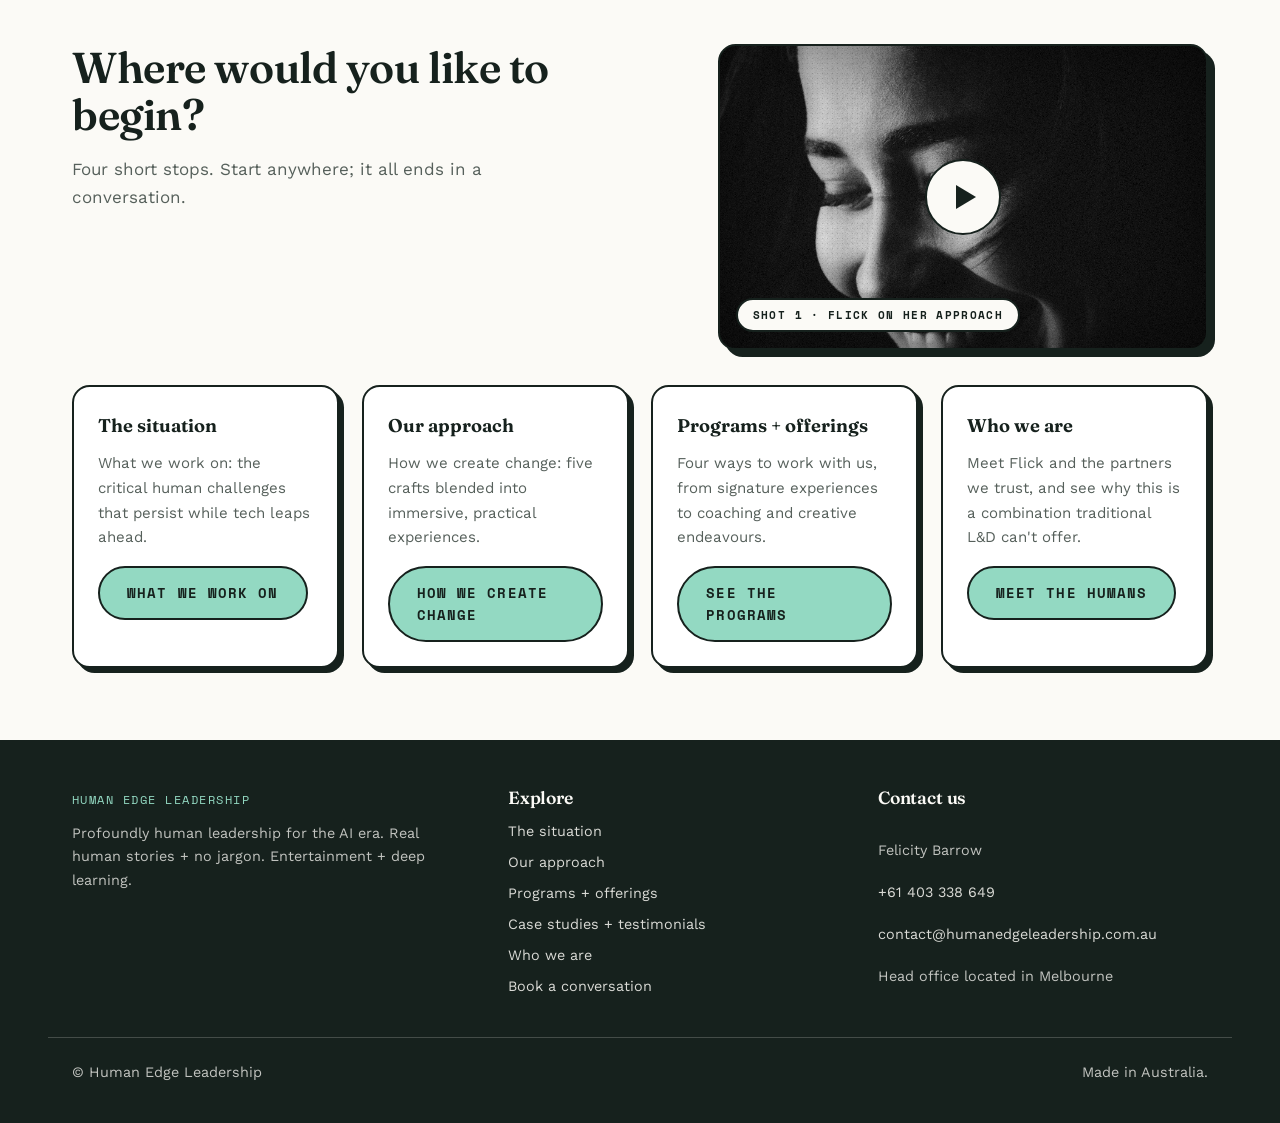
==== commit 5716b392: "feat: new homepage hero copy" ====
--- a/index.html
+++ b/index.html
@@ -37,8 +37,11 @@
         <div>
           <span class="kicker mono">Profoundly human leadership &middot; for the AI era</span>
           <h1 id="hero-h">The robots are fine. <em>Your people</em> need you.</h1>
-          <p class="lede">We deliver creative, candid leadership and team experiences that hit the human needs behind impactful performance; blending our deep experience with behavioural science, storytelling, film and unapologetic humour.</p>
-          <p class="lede">We develop the courage, connection and innovation that define the human edge, ensuring leaders thrive and perform through rapidly changing, complex and everyday conditions alike.</p>
+          <p class="lede">At Human Edge Leadership, we believe one simple truth: while business has evolved rapidly, human needs have not. The core human skills leaders and teams rely on have only become more critical as work accelerates and technology becomes more pervasive.</p>
+          <p class="lede">After more than 20 years working across industries and organisations of every shape and size, we see the same human challenges show up again and again: avoiding feedback, dodging tough conversations, imposter syndrome, clunky team dynamics and the drain of endless, ineffective meetings. These issues quietly erode performance, wellbeing and culture. And they won't fix themselves.</p>
+          <p class="lede">We help leaders, teams and organisations get good at the human stuff - the hard stuff - because it's the foundation of real performance.</p>
+          <p class="lede">We design creative, candid leadership and team experiences that help you identify and build the human skills that matter most. And we make sure the learning sticks, blending behavioural science, storytelling, film and unapologetic humour to create experiences people remember and use.</p>
+          <p class="lede-strong">We build culture creators. We build leaders people want to follow. We build humans people want to work with.</p>
           <div class="hero-ctas">
             <a class="btn btn-mint btn-big" href="book.html">Book a conversation</a>
             <a class="btn btn-ghost btn-big" href="programs.html">Explore programs</a>
@@ -50,12 +53,12 @@
             <span class="mono">Entertainment + deep learning</span>
           </div>
         </div>
-        <div class="cutout" role="img" aria-label="Abstract mid-century cut-paper composition with a mint circle, striped arch, triangle and admit-one ticket">
+        <a class="cutout" href="robots.html" aria-label="Cut-paper robot character, view more robot scenes">
           <div class="shape-circle"></div>
           <div class="shape-arch"></div>
           <div class="shape-triangle"></div>
           <div class="ticket">Admit one &middot; whole human</div>
-        </div>
+        </a>
       </div>
     </div>
   </section>
--- a/css/site.css
+++ b/css/site.css
@@ -233,12 +233,16 @@
 
 /* cut-paper composition (brand art) */
 .cutout {
+  display: block;
   position: relative;
   aspect-ratio: 4 / 5;
   width: 100%;
   max-width: 22rem;
   justify-self: end;
-}
+  text-decoration: none;
+}
+a.cutout { transition: transform 0.15s; }
+a.cutout:hover { transform: translateY(-3px) rotate(-0.5deg); }
 .cutout > div { position: absolute; border: 2.5px solid var(--ink); }
 .cutout .shape-circle {
   width: 62%; aspect-ratio: 1; border-radius: 50%;
@@ -440,32 +444,17 @@
 .cluster-band.alt { background: #f0eee6; }
 .cluster-band .way-head { margin-bottom: 1rem; }
 
-/* ---------- testimonial carousel ---------- */
-.carousel { position: relative; margin-top: 2.4rem; }
-.carousel-track {
-  display: flex;
-  gap: 1.4rem;
-  overflow-x: auto;
-  scroll-snap-type: x mandatory;
-  padding: 0.5rem 0.25rem 1.2rem;
-  scrollbar-width: thin;
-}
-.carousel-track .test-card {
-  flex: 0 0 min(30rem, 85%);
-  scroll-snap-align: start;
-}
-.carousel-nav { display: flex; gap: 0.7rem; justify-content: flex-end; margin-top: 0.4rem; }
-.carousel-nav button {
-  width: 3rem; height: 3rem;
-  border-radius: 50%;
-  border: 2.5px solid var(--ink);
-  background: var(--paper);
-  font-size: 1.2rem;
-  line-height: 1;
-  cursor: pointer;
-  transition: background 0.15s, transform 0.15s;
-}
-.carousel-nav button:hover { background: var(--mint); transform: translateY(-2px); }
+/* ---------- testimonial masonry ---------- */
+.test-masonry {
+  columns: 3 20rem;
+  column-gap: 1.4rem;
+  margin-top: 2.4rem;
+  padding: 0.25rem;
+}
+.test-masonry .test-card {
+  break-inside: avoid;
+  margin-bottom: 1.4rem;
+}
 
 /* video card */
 .video-card {
@@ -724,6 +713,46 @@
   border: 2px solid var(--ink);
   border-radius: 999px;
   padding: 0.4rem 1rem;
+}
+.bio-rotator { position: relative; }
+.bio-rotator img {
+  position: absolute; inset: 0;
+  width: 100%; height: 100%;
+  object-fit: cover;
+  opacity: 0;
+  animation: bio-cycle-short 15s infinite;
+}
+/* two sets from two shoots: 1s per frame, with the last frame of each
+   set held 2.5s as a pause between sets */
+.bio-rotator img:nth-child(1) { animation-delay: 0s; }
+.bio-rotator img:nth-child(2) { animation-delay: 1s; }
+.bio-rotator img:nth-child(3) { animation-delay: 2s; }
+.bio-rotator img:nth-child(4) { animation-delay: 3s; }
+.bio-rotator img:nth-child(5) { animation-delay: 4s; }
+.bio-rotator img:nth-child(6) { animation-delay: 5s; }
+.bio-rotator img:nth-child(7) { animation-delay: 6s; animation-name: bio-cycle-hold; }
+.bio-rotator img:nth-child(8) { animation-delay: 8.5s; }
+.bio-rotator img:nth-child(9) { animation-delay: 9.5s; }
+.bio-rotator img:nth-child(10) { animation-delay: 10.5s; }
+.bio-rotator img:nth-child(11) { animation-delay: 11.5s; }
+.bio-rotator img:nth-child(12) { animation-delay: 12.5s; animation-name: bio-cycle-hold; }
+@keyframes bio-cycle-short {
+  0% { opacity: 1; }
+  6.67% { opacity: 1; }
+  7.7% { opacity: 0; }
+  99% { opacity: 0; }
+  100% { opacity: 1; }
+}
+@keyframes bio-cycle-hold {
+  0% { opacity: 1; }
+  16.67% { opacity: 1; }
+  17.7% { opacity: 0; }
+  99% { opacity: 0; }
+  100% { opacity: 1; }
+}
+@media (prefers-reduced-motion: reduce) {
+  .bio-rotator img { animation: none; }
+  .bio-rotator img:first-child { opacity: 1; }
 }
 .bio-copy { display: grid; gap: 1rem; }
 .bio-copy .role { color: var(--mint-deep); font-weight: 700; }
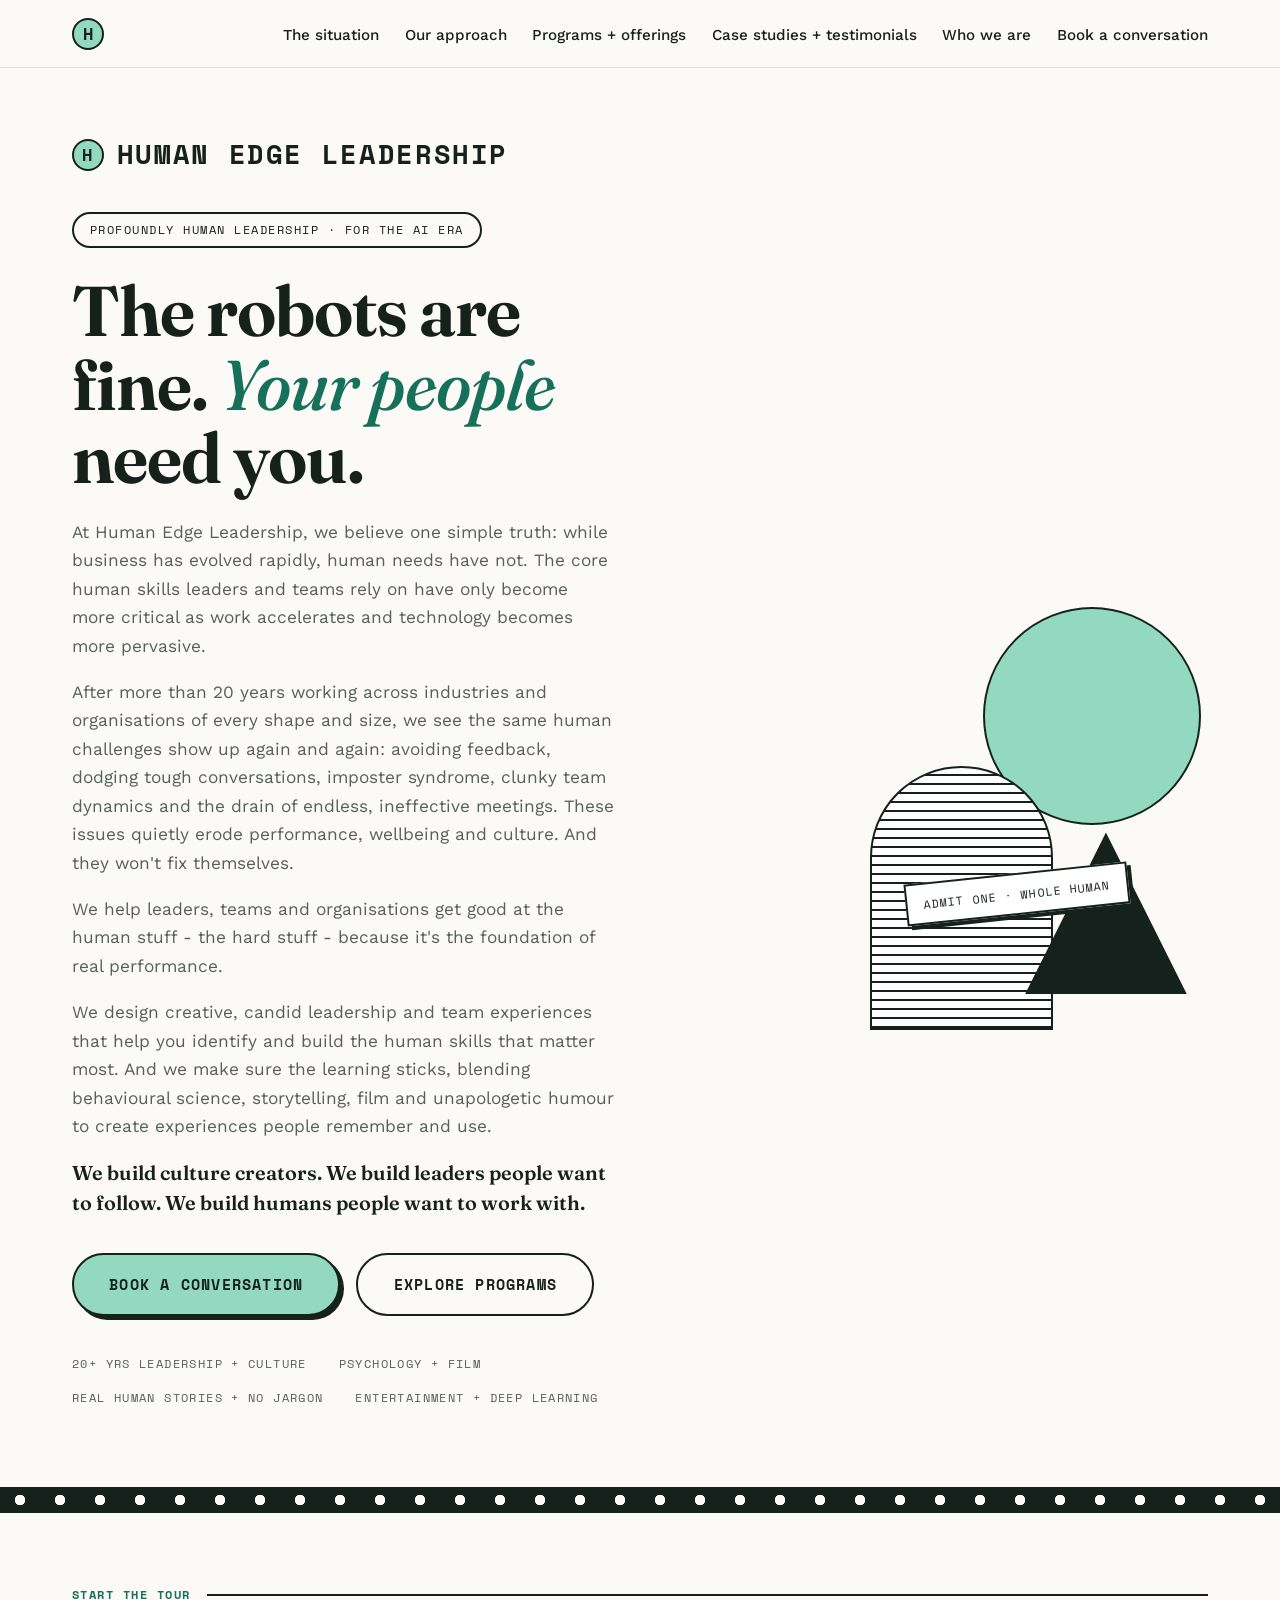
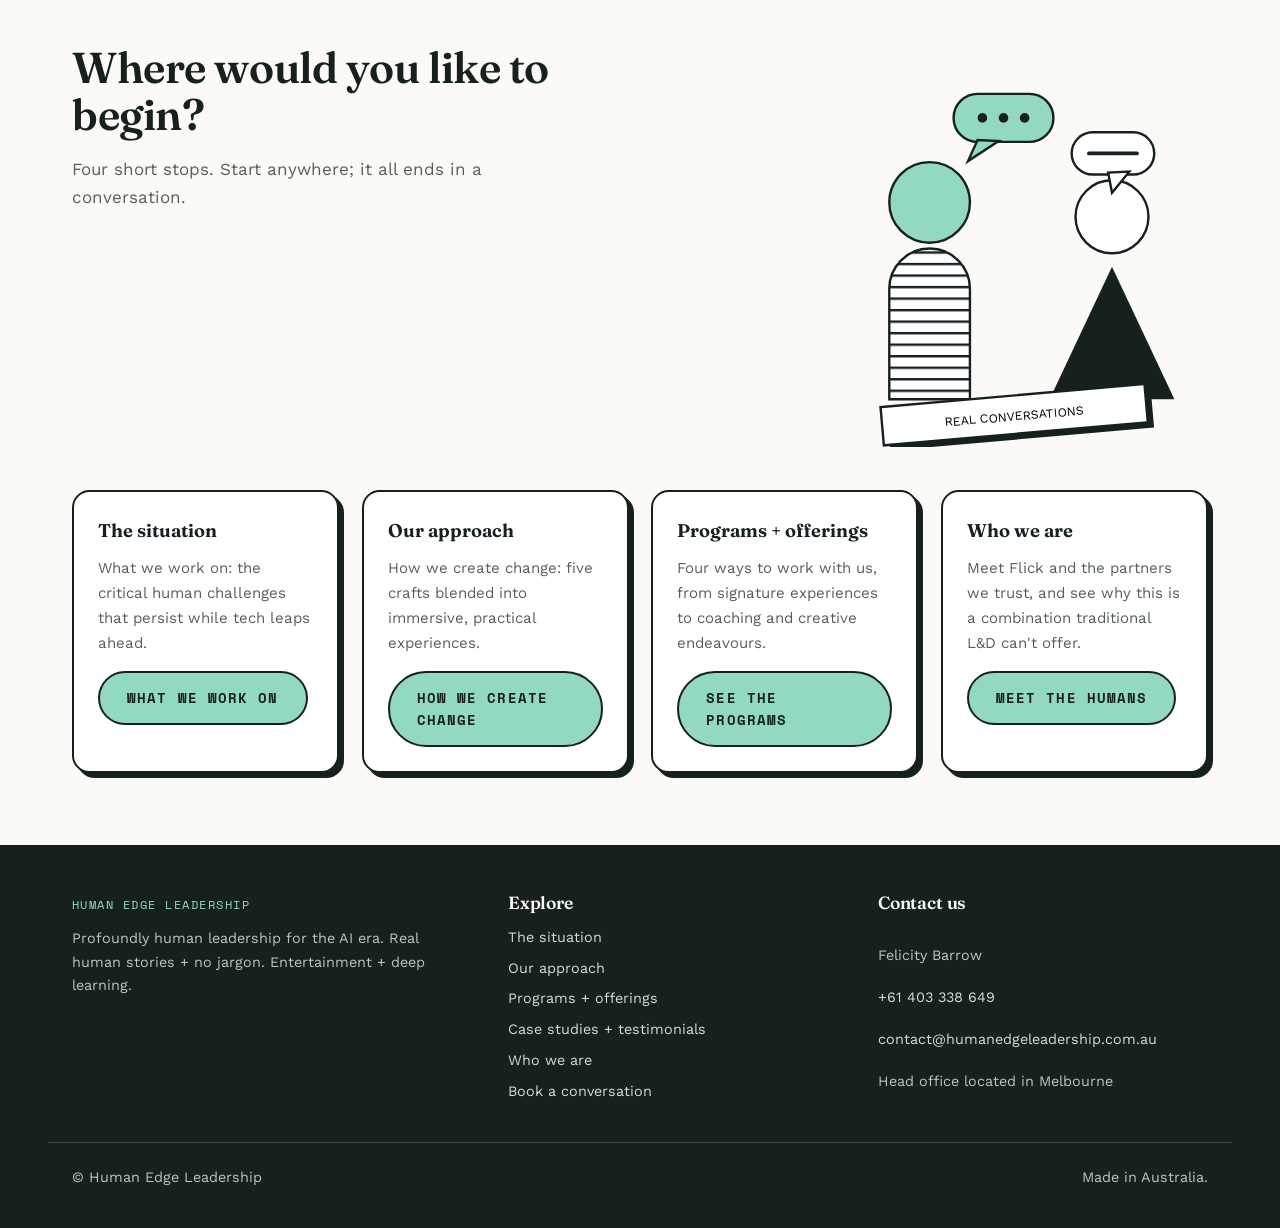
==== commit 9c4614b4: "feat: talking-robots art in start-the-tour section" ====
--- a/index.html
+++ b/index.html
@@ -73,11 +73,39 @@
           <h2 id="tour-h">Where would you like to begin?</h2>
           <p class="lede" style="color: var(--grey); max-width: 32rem; margin-top: 1rem;">Four short stops. Start anywhere; it all ends in a conversation.</p>
         </div>
-        <!-- Shot 1: Flick chatting to camera about her approach. Photo placeholder until the video is shot. -->
-        <div class="reel" style="aspect-ratio: 16 / 10;">
-          <img src="img/still-founder.jpg" alt="Black and white portrait of the founder laughing in dramatic side light, placeholder for a short film of her speaking about her approach">
-          <div class="play" aria-hidden="true"></div>
-          <span class="chip">Shot 1 &middot; Flick on her approach</span>
+        <div style="max-width: 24rem; justify-self: end; width: 100%;">
+          <svg viewBox="0 0 400 420" role="img" aria-label="Two cut-paper robots in conversation with speech bubbles, captioned real conversations">
+            <defs>
+              <pattern id="stripes-home" width="12" height="12" patternUnits="userSpaceOnUse">
+                <rect width="12" height="12" fill="#ffffff"/>
+                <rect width="12" height="2.5" fill="#16211d"/>
+              </pattern>
+            </defs>
+            <!-- left robot -->
+            <circle cx="110" cy="165" r="42" fill="#93d9c2" stroke="#16211d" stroke-width="2.5"/>
+            <path d="M 68 370 L 68 255 A 42 42 0 0 1 152 255 L 152 370 Z" fill="url(#stripes-home)" stroke="#16211d" stroke-width="2.5"/>
+            <!-- right robot: triangle body, open circle head -->
+            <circle cx="300" cy="180" r="38" fill="#ffffff" stroke="#16211d" stroke-width="2.5"/>
+            <path d="M 300 232 L 365 370 L 235 370 Z" fill="#16211d"/>
+            <!-- speech bubbles -->
+            <g>
+              <rect x="135" y="52" width="104" height="50" rx="25" fill="#93d9c2" stroke="#16211d" stroke-width="2.5"/>
+              <path d="M 160 100 L 150 122 L 182 101 Z" fill="#93d9c2" stroke="#16211d" stroke-width="2.5"/>
+              <circle cx="165" cy="77" r="5" fill="#16211d"/>
+              <circle cx="187" cy="77" r="5" fill="#16211d"/>
+              <circle cx="209" cy="77" r="5" fill="#16211d"/>
+            </g>
+            <g>
+              <rect x="258" y="92" width="86" height="44" rx="22" fill="#ffffff" stroke="#16211d" stroke-width="2.5"/>
+              <path d="M 296 134 L 300 155 L 318 133 Z" fill="#ffffff" stroke="#16211d" stroke-width="2.5"/>
+              <line x1="276" y1="114" x2="326" y2="114" stroke="#16211d" stroke-width="4" stroke-linecap="round"/>
+            </g>
+            <g transform="rotate(-5 200 385)">
+              <rect x="66" y="372" width="276" height="40" fill="#16211d"/>
+              <rect x="60" y="366" width="276" height="40" fill="#ffffff" stroke="#16211d" stroke-width="2.5"/>
+              <text x="198" y="392" text-anchor="middle" class="ticket-text" font-size="13">REAL CONVERSATIONS</text>
+            </g>
+          </svg>
         </div>
       </div>
       <div class="challenge-grid">
--- a/css/site.css
+++ b/css/site.css
@@ -608,9 +608,88 @@
 /* ---------- stills + testimonials ---------- */
 .stills-row {
   display: grid;
-  grid-template-columns: repeat(auto-fit, minmax(230px, 1fr));
+  grid-template-columns: repeat(3, 1fr);
   gap: 1.4rem;
   margin-top: 2.4rem;
+}
+@media (max-width: 900px) { .stills-row { grid-template-columns: 1fr 1fr; } }
+@media (max-width: 580px) { .stills-row { grid-template-columns: 1fr; } }
+
+/* clickable still thumbnails */
+.frame-btn {
+  display: block;
+  width: 100%;
+  padding: 0;
+  border: none;
+  background: none;
+  cursor: zoom-in;
+  text-align: inherit;
+  font: inherit;
+}
+.frame-btn .frame { display: block; }
+.frame-btn:hover img { filter: grayscale(0.4) contrast(1.05); }
+.frame-btn:focus-visible { outline: 3px solid var(--mint-deep); outline-offset: -3px; }
+
+/* lightbox */
+dialog.lightbox {
+  border: none;
+  padding: 1.5rem;
+  background: transparent;
+  max-width: min(64rem, 94vw);
+  width: 100%;
+  margin: auto; /* restore UA centring killed by the global reset */
+}
+dialog.lightbox::backdrop {
+  background: rgba(22, 33, 29, 0.82);
+}
+.lightbox-in {
+  position: relative;
+  background: var(--paper);
+  border: 2.5px solid var(--ink);
+  border-radius: 1.1rem;
+  box-shadow: 7px 7px 0 var(--ink);
+  padding: 1rem;
+}
+.lightbox-in img {
+  display: block;
+  width: 100%;
+  height: auto;
+  max-height: 72vh;
+  object-fit: contain;
+  border: 2px solid var(--ink);
+  border-radius: 0.6rem;
+  background: #10201a;
+}
+.lb-bar {
+  display: flex;
+  align-items: center;
+  justify-content: space-between;
+  gap: 1rem;
+  padding: 0.9rem 0.2rem 0.1rem;
+}
+.lb-caption { color: var(--ink); font-weight: 700; }
+.lb-nav { display: flex; gap: 0.7rem; }
+.lb-nav button, .lb-close {
+  width: 2.9rem; height: 2.9rem;
+  border-radius: 50%;
+  border: 2.5px solid var(--ink);
+  background: var(--paper);
+  color: var(--ink);
+  font-size: 1.15rem;
+  line-height: 1;
+  cursor: pointer;
+  transition: background 0.15s, transform 0.15s;
+}
+.lb-nav button:hover, .lb-close:hover { background: var(--mint); transform: translateY(-2px); }
+.lb-close {
+  position: absolute;
+  top: -1.1rem; right: -1.1rem;
+  background: var(--mint);
+  z-index: 2;
+}
+@media (max-width: 580px) {
+  dialog.lightbox { padding: 0.75rem; }
+  .lb-close { top: -0.8rem; right: -0.8rem; }
 }
 .still {
   border: 2.5px solid var(--ink);
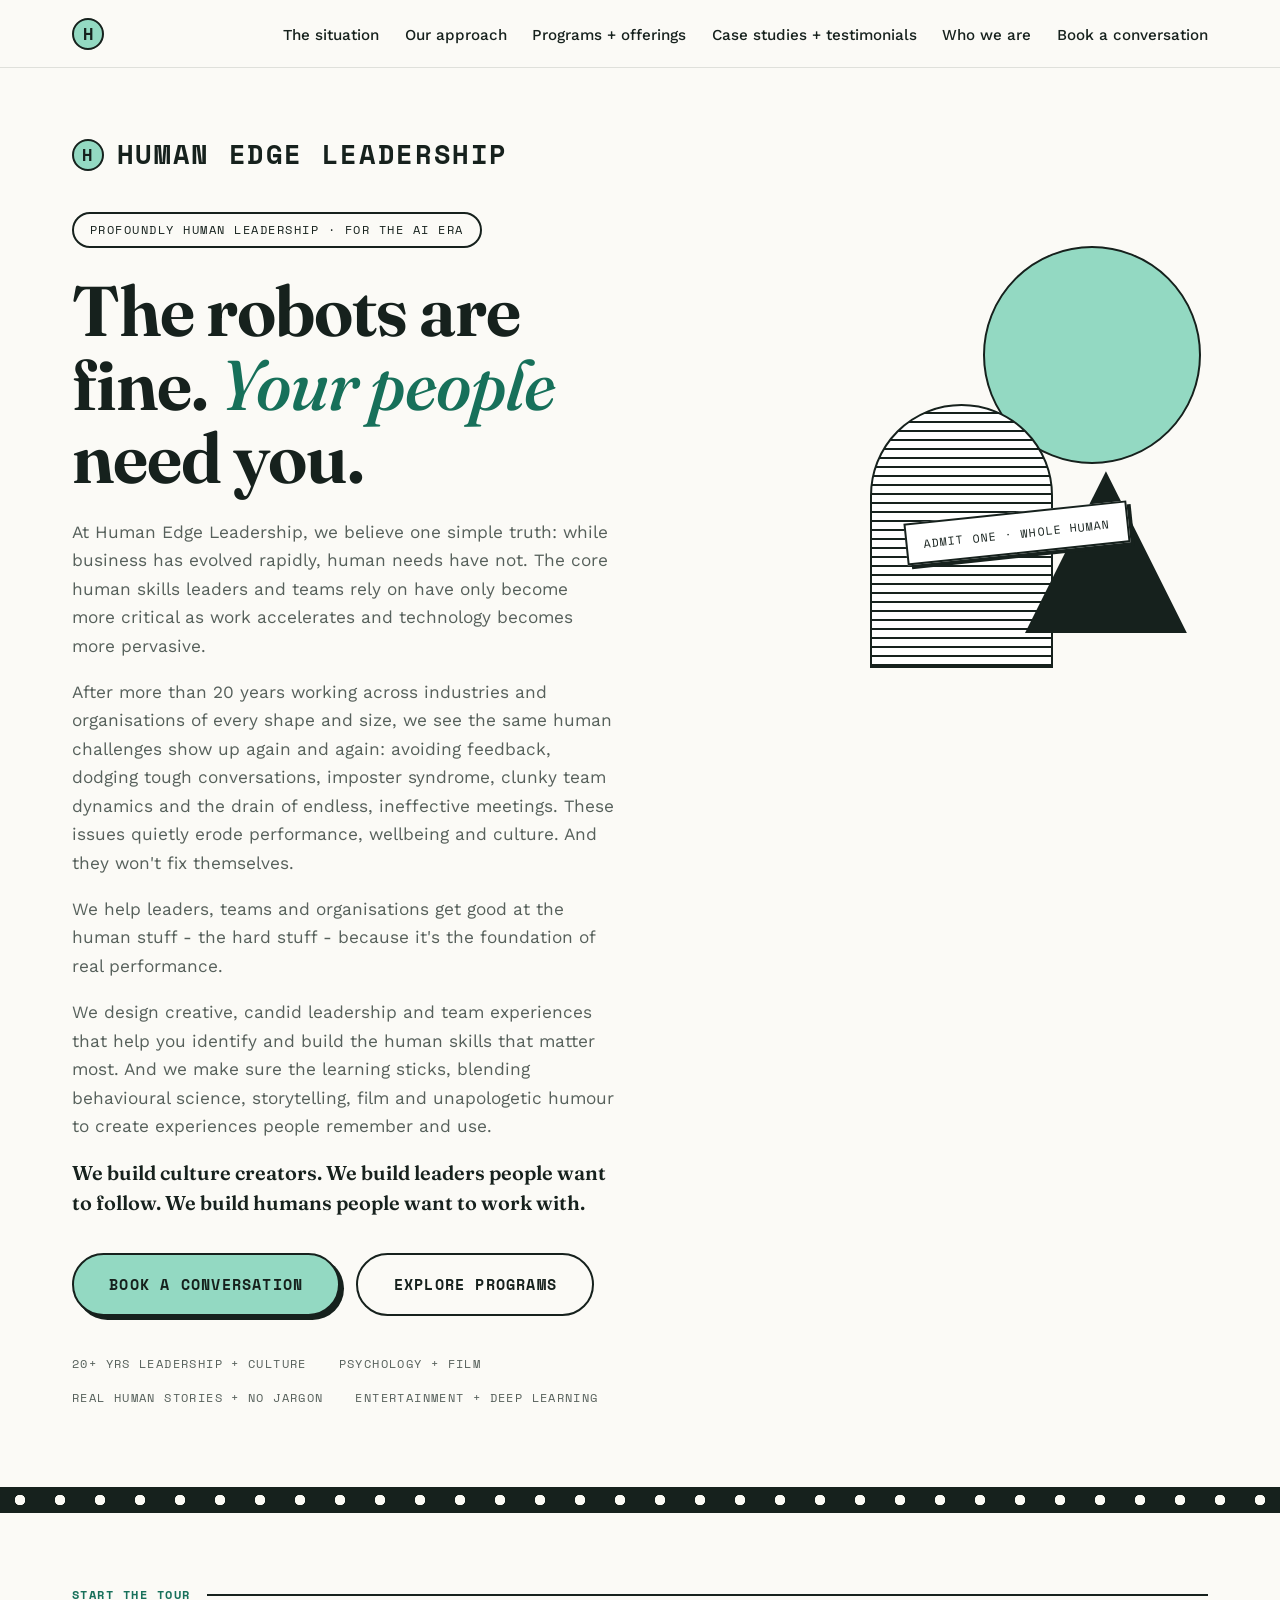
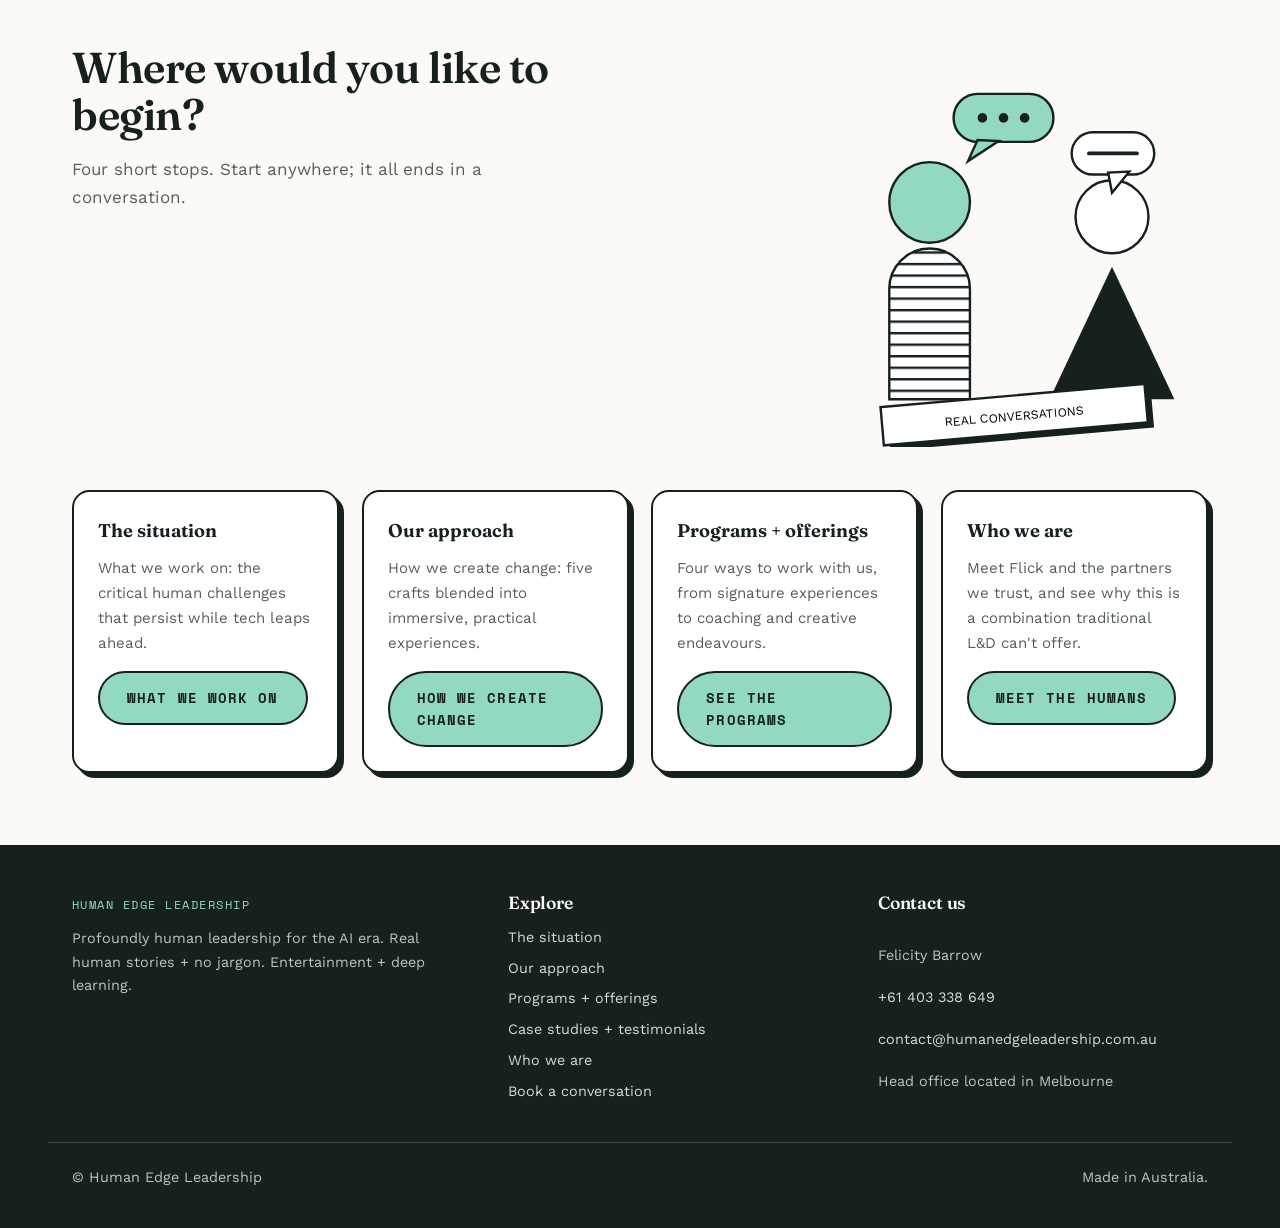
==== commit ab073e2b: "feat: launch readiness, seo meta + og card + sitemap + robots + 404 page" ====
--- a/index.html
+++ b/index.html
@@ -4,6 +4,17 @@
 <meta charset="utf-8">
 <meta name="viewport" content="width=device-width, initial-scale=1">
 <title>Human Edge Leadership</title>
+<meta name="description" content="Creative, candid leadership and team experiences blending behavioural science, storytelling, film and humour. Profoundly human leadership for the AI era, made in Australia.">
+<link rel="canonical" href="https://humanedgeleadership.com.au/">
+<meta property="og:type" content="website">
+<meta property="og:site_name" content="Human Edge Leadership">
+<meta property="og:title" content="Human Edge Leadership">
+<meta property="og:description" content="Creative, candid leadership and team experiences blending behavioural science, storytelling, film and humour. Profoundly human leadership for the AI era, made in Australia.">
+<meta property="og:url" content="https://humanedgeleadership.com.au/">
+<meta property="og:image" content="https://humanedgeleadership.com.au/img/og-card.png">
+<meta property="og:image:width" content="1200">
+<meta property="og:image:height" content="630">
+<meta name="twitter:card" content="summary_large_image">
 <link rel="preconnect" href="https://fonts.googleapis.com">
 <link rel="preconnect" href="https://fonts.gstatic.com" crossorigin>
 <link href="https://fonts.googleapis.com/css2?family=Fraunces:ital,opsz,wght,SOFT,WONK@0,9..144,400..900,100,1;1,9..144,400..900,100,1&family=Work+Sans:ital,wght@0,400;0,500;0,600;1,400&family=Space+Mono:ital,wght@0,400;0,700;1,400&display=swap" rel="stylesheet">
--- a/css/site.css
+++ b/css/site.css
@@ -241,7 +241,7 @@
   justify-self: end;
   text-decoration: none;
 }
-a.cutout { transition: transform 0.15s; }
+a.cutout { transition: transform 0.15s; align-self: start; margin-top: 1rem; }
 a.cutout:hover { transform: translateY(-3px) rotate(-0.5deg); }
 .cutout > div { position: absolute; border: 2.5px solid var(--ink); }
 .cutout .shape-circle {
@@ -799,34 +799,16 @@
   width: 100%; height: 100%;
   object-fit: cover;
   opacity: 0;
-  animation: bio-cycle-short 15s infinite;
-}
-/* two sets from two shoots: 1s per frame, with the last frame of each
-   set held 2.5s as a pause between sets */
+  animation: bio-cycle 4s infinite;
+}
+/* two portraits, 2s each, continuous loop */
 .bio-rotator img:nth-child(1) { animation-delay: 0s; }
-.bio-rotator img:nth-child(2) { animation-delay: 1s; }
-.bio-rotator img:nth-child(3) { animation-delay: 2s; }
-.bio-rotator img:nth-child(4) { animation-delay: 3s; }
-.bio-rotator img:nth-child(5) { animation-delay: 4s; }
-.bio-rotator img:nth-child(6) { animation-delay: 5s; }
-.bio-rotator img:nth-child(7) { animation-delay: 6s; animation-name: bio-cycle-hold; }
-.bio-rotator img:nth-child(8) { animation-delay: 8.5s; }
-.bio-rotator img:nth-child(9) { animation-delay: 9.5s; }
-.bio-rotator img:nth-child(10) { animation-delay: 10.5s; }
-.bio-rotator img:nth-child(11) { animation-delay: 11.5s; }
-.bio-rotator img:nth-child(12) { animation-delay: 12.5s; animation-name: bio-cycle-hold; }
-@keyframes bio-cycle-short {
+.bio-rotator img:nth-child(2) { animation-delay: 2s; }
+@keyframes bio-cycle {
   0% { opacity: 1; }
-  6.67% { opacity: 1; }
-  7.7% { opacity: 0; }
-  99% { opacity: 0; }
-  100% { opacity: 1; }
-}
-@keyframes bio-cycle-hold {
-  0% { opacity: 1; }
-  16.67% { opacity: 1; }
-  17.7% { opacity: 0; }
-  99% { opacity: 0; }
+  50% { opacity: 1; }
+  54% { opacity: 0; }
+  96% { opacity: 0; }
   100% { opacity: 1; }
 }
 @media (prefers-reduced-motion: reduce) {
@@ -1028,3 +1010,14 @@
   * { transition: none !important; }
   html { scroll-behavior: auto; }
 }
+
+/* ---------- wide-screen accommodation ---------- */
+/* Scale the whole rem-based design up on very large viewports so the
+   site doesn't sit as a small band on 4K monitors at low OS scaling. */
+@media (min-width: 1800px) {
+  html { font-size: 19px; }
+  .wrap, .header-in, .footer-grid, .footer-base { max-width: 80rem; }
+}
+@media (min-width: 2400px) {
+  html { font-size: 22px; }
+}
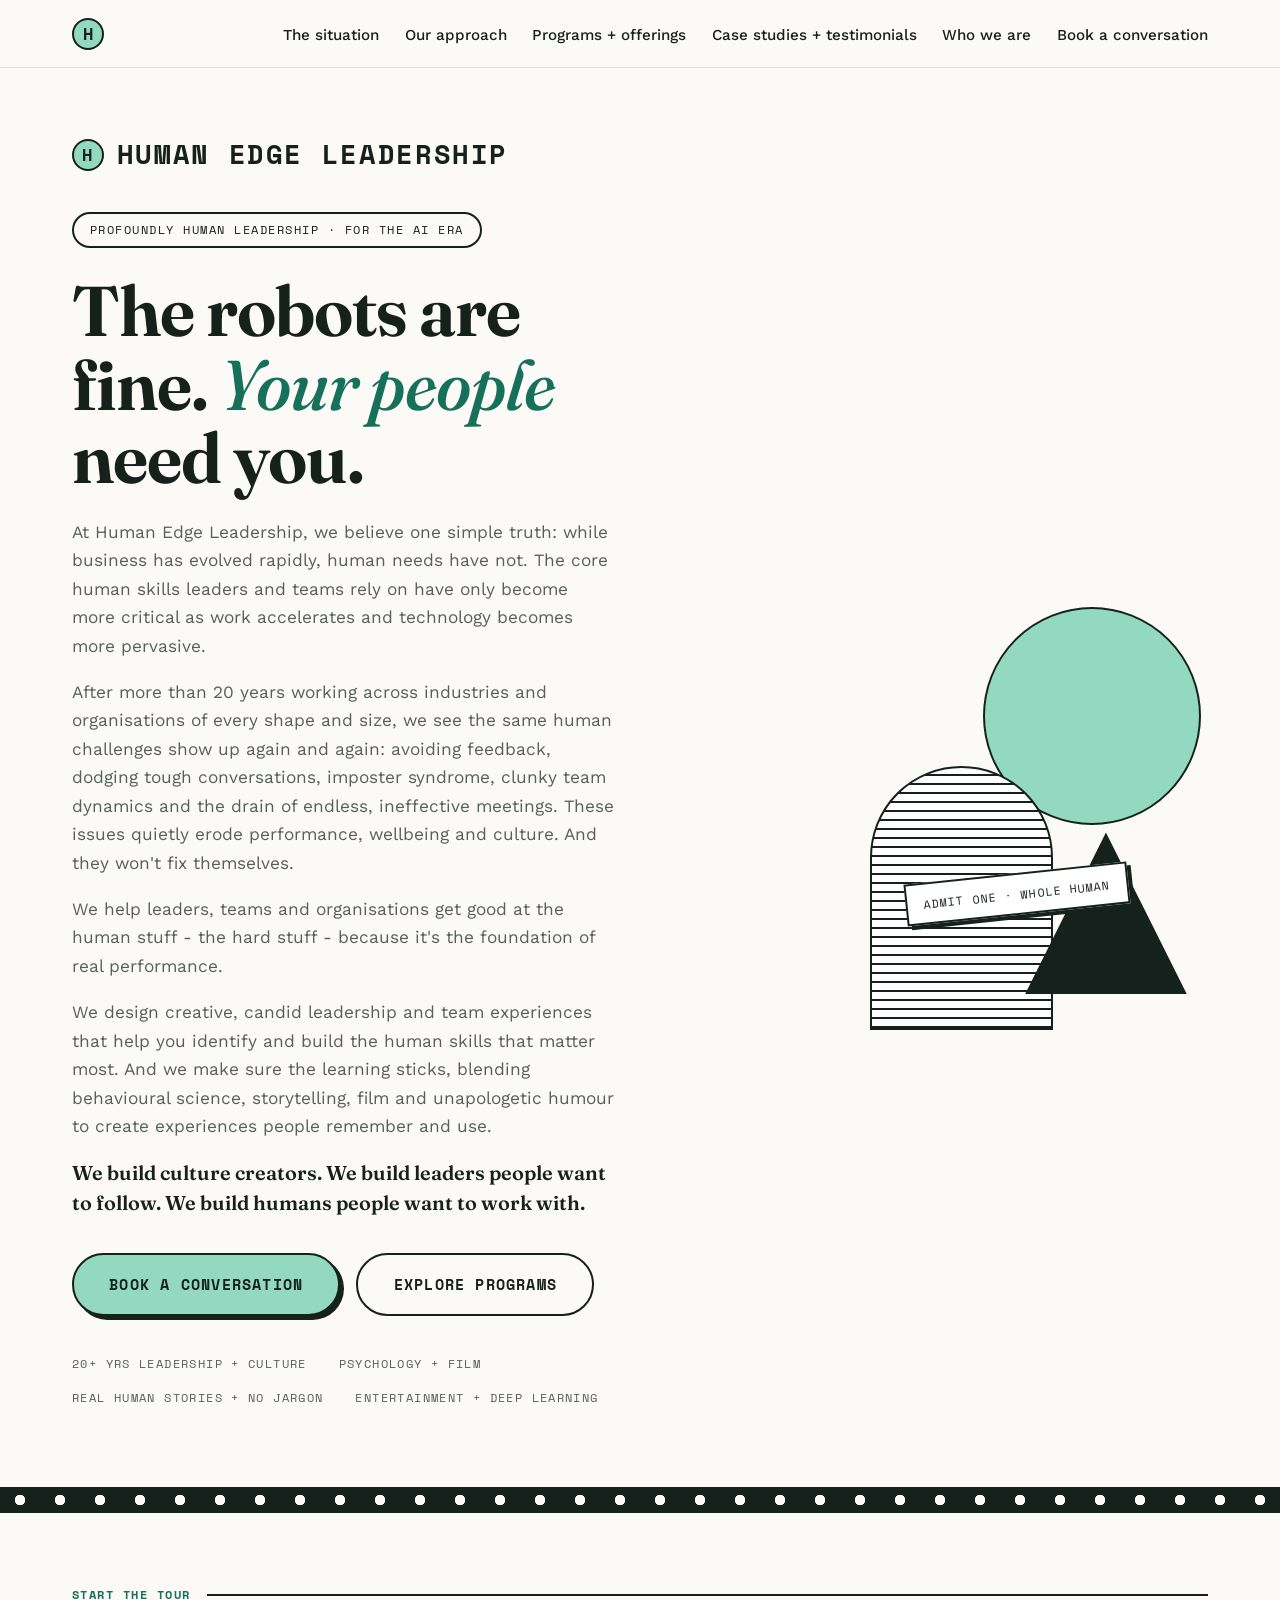
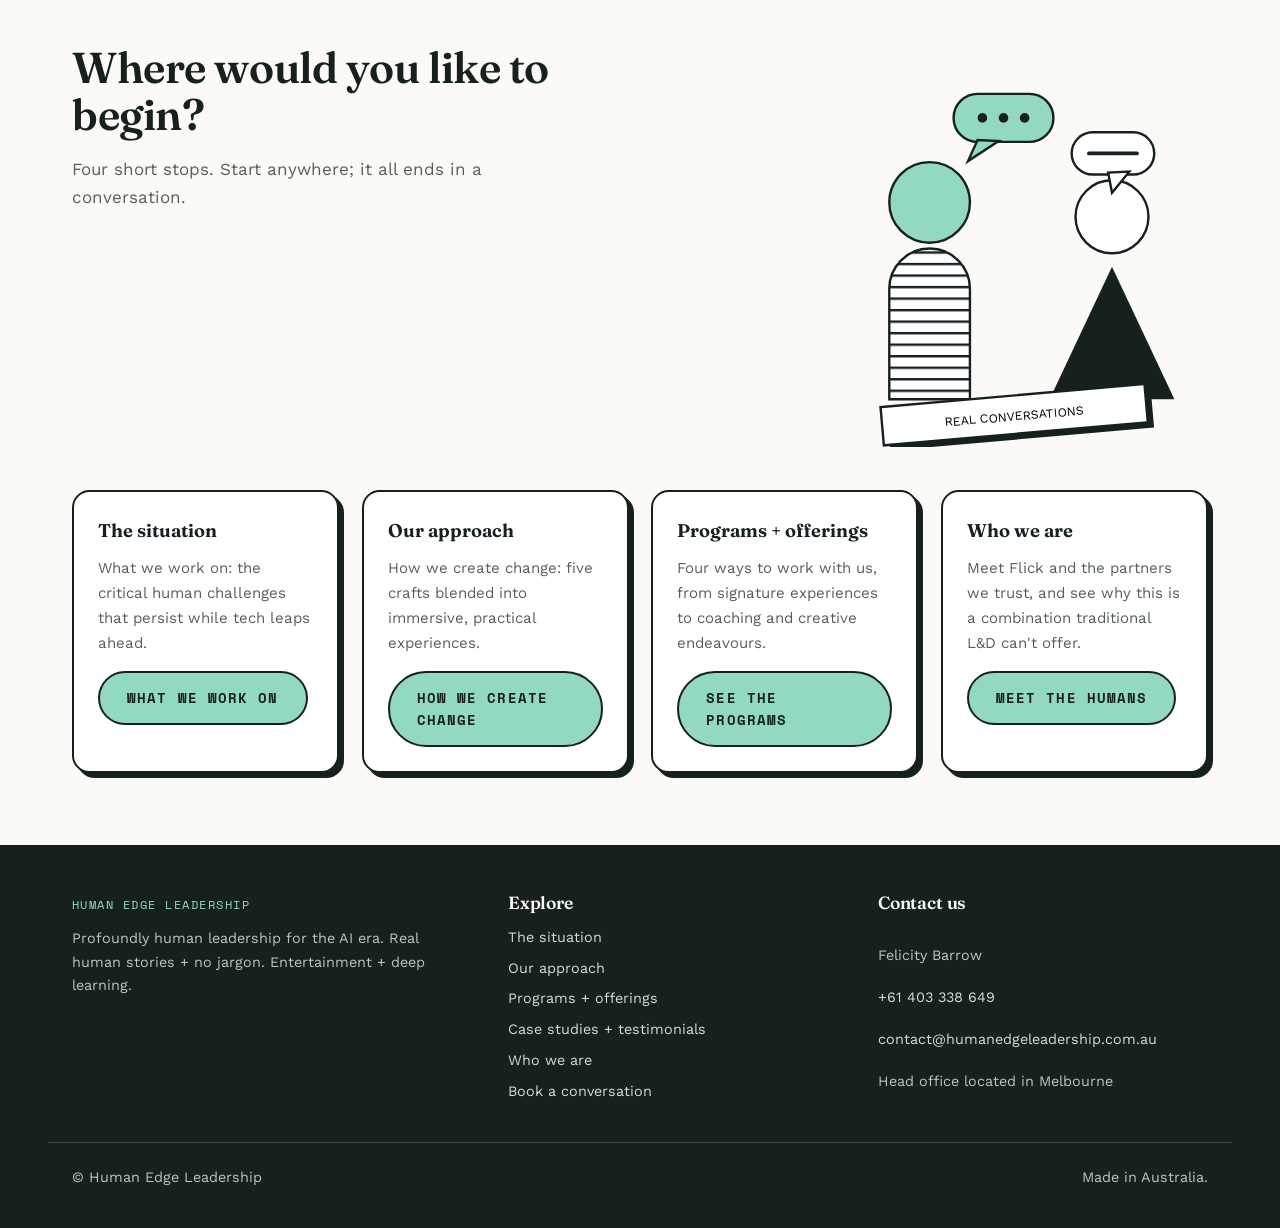
==== commit 770d972f: "fix: unlink hero robot art" ====
--- a/index.html
+++ b/index.html
@@ -27,7 +27,7 @@
 <header class="site">
   <div class="header-in">
     <a class="logo" href="index.html" aria-label="Human Edge Leadership, home"><span class="logo-mark" aria-hidden="true">H</span></a>
-    <nav class="primary" aria-label="Primary">
+    <nav class="primary" id="site-nav" aria-label="Primary">
       <ul>
         <li><a href="the-situation.html">The situation</a></li>
         <li><a href="our-approach.html">Our approach</a></li>
@@ -37,6 +37,10 @@
         <li><a href="book.html">Book a conversation</a></li>
       </ul>
     </nav>
+    <button class="nav-toggle" type="button" aria-expanded="false" aria-controls="site-nav" aria-label="Open menu">
+      <span class="nav-toggle-box" aria-hidden="true"><span></span><span></span><span></span></span>
+      <span class="nav-toggle-text" aria-hidden="true">Menu</span>
+    </button>
   </div>
 </header>
 
@@ -64,12 +68,12 @@
             <span class="mono">Entertainment + deep learning</span>
           </div>
         </div>
-        <a class="cutout" href="robots.html" aria-label="Cut-paper robot character, view more robot scenes">
+        <div class="cutout" role="img" aria-label="Abstract cut-paper robot: mint circle, striped arch, triangle and admit-one ticket">
           <div class="shape-circle"></div>
           <div class="shape-arch"></div>
           <div class="shape-triangle"></div>
           <div class="ticket">Admit one &middot; whole human</div>
-        </a>
+        </div>
       </div>
     </div>
   </section>
@@ -175,5 +179,6 @@
     <span>Made in Australia.</span>
   </div>
 </footer>
+<script src="js/nav.js" defer></script>
 </body>
 </html>
--- a/css/site.css
+++ b/css/site.css
@@ -988,9 +988,6 @@
   .cutout { justify-self: center; max-width: 18rem; }
   .simple-row { grid-template-columns: 1fr; }
   .footer-grid { grid-template-columns: 1fr; gap: 1.8rem; }
-  .header-in { flex-wrap: wrap; }
-  nav.primary ul { gap: 0.6rem 1.2rem; }
-  nav.primary a { font-size: 0.88rem; }
   .way-head .mark { margin-left: 0; width: 100%; }
 }
 .label-short { display: none; }
@@ -1011,6 +1008,118 @@
   html { scroll-behavior: auto; }
 }
 
+/* ---------- mobile navigation ---------- */
+.nav-toggle {
+  display: none;
+  align-items: center;
+  gap: 0.55rem;
+  background: none;
+  border: 2px solid var(--ink);
+  border-radius: 999px;
+  padding: 0.55rem 1rem;
+  cursor: pointer;
+  font-family: 'Space Mono', monospace;
+  font-weight: 700;
+  font-size: 0.72rem;
+  letter-spacing: 0.1em;
+  text-transform: uppercase;
+  color: var(--ink);
+  min-height: 44px;
+}
+.nav-toggle-box {
+  display: inline-flex;
+  flex-direction: column;
+  justify-content: center;
+  gap: 4px;
+  width: 1.15rem;
+}
+.nav-toggle-box span {
+  display: block;
+  height: 2px;
+  background: var(--ink);
+  border-radius: 2px;
+  transition: transform 0.2s, opacity 0.2s;
+}
+.nav-toggle[aria-expanded="true"] .nav-toggle-box span:nth-child(1) { transform: translateY(6px) rotate(45deg); }
+.nav-toggle[aria-expanded="true"] .nav-toggle-box span:nth-child(2) { opacity: 0; }
+.nav-toggle[aria-expanded="true"] .nav-toggle-box span:nth-child(3) { transform: translateY(-6px) rotate(-45deg); }
+
+@media (max-width: 840px) {
+  header.site { position: sticky; top: 0; z-index: 60; }
+  .header-in { flex-wrap: nowrap; }
+  .nav-toggle { display: inline-flex; position: relative; z-index: 55; background: var(--paper); }
+  .logo { position: relative; z-index: 55; }
+
+  nav.primary {
+    position: fixed;
+    inset: 0;
+    z-index: 50;
+    background: var(--paper);
+    padding: 6rem 1.5rem 2rem;
+    overflow-y: auto;
+    visibility: hidden;
+    opacity: 0;
+    transform: translateY(-0.6rem);
+    transition: opacity 0.22s ease, transform 0.22s ease, visibility 0s linear 0.22s;
+    /* film-sprocket strip along the bottom of the panel */
+    background-image: radial-gradient(circle at 20px calc(100% - 13px), var(--ink) 5px, transparent 5.5px);
+    background-size: 40px 26px;
+    background-position: 0 100%;
+    background-repeat: repeat-x;
+  }
+  html.nav-open nav.primary {
+    visibility: visible;
+    opacity: 1;
+    transform: translateY(0);
+    transition: opacity 0.22s ease, transform 0.22s ease;
+  }
+  html.nav-open { overflow: hidden; }
+
+  nav.primary ul {
+    flex-direction: column;
+    gap: 0;
+    counter-reset: navno;
+  }
+  nav.primary li {
+    counter-increment: navno;
+    border-bottom: 2px dotted rgba(22, 33, 29, 0.35);
+    opacity: 0;
+    transform: translateY(0.5rem);
+    transition: opacity 0.25s ease, transform 0.25s ease;
+  }
+  html.nav-open nav.primary li { opacity: 1; transform: none; }
+  html.nav-open nav.primary li:nth-child(1) { transition-delay: 0.05s; }
+  html.nav-open nav.primary li:nth-child(2) { transition-delay: 0.09s; }
+  html.nav-open nav.primary li:nth-child(3) { transition-delay: 0.13s; }
+  html.nav-open nav.primary li:nth-child(4) { transition-delay: 0.17s; }
+  html.nav-open nav.primary li:nth-child(5) { transition-delay: 0.21s; }
+  html.nav-open nav.primary li:nth-child(6) { transition-delay: 0.25s; }
+  nav.primary a {
+    display: flex;
+    align-items: baseline;
+    gap: 0.9rem;
+    padding: 1.05rem 0.25rem;
+    font-family: 'Fraunces', serif;
+    font-weight: 650;
+    font-size: 1.45rem;
+    white-space: normal;
+  }
+  nav.primary a::before {
+    content: "0" counter(navno);
+    font-family: 'Space Mono', monospace;
+    font-weight: 700;
+    font-size: 0.72rem;
+    letter-spacing: 0.1em;
+    color: var(--mint-deep);
+  }
+  nav.primary a[aria-current="page"] {
+    text-decoration-thickness: 3px;
+  }
+}
+@media (prefers-reduced-motion: reduce) {
+  nav.primary, nav.primary li { transition: none !important; }
+}
+
 /* ---------- wide-screen accommodation ---------- */
 /* Scale the whole rem-based design up on very large viewports so the
    site doesn't sit as a small band on 4K monitors at low OS scaling. */
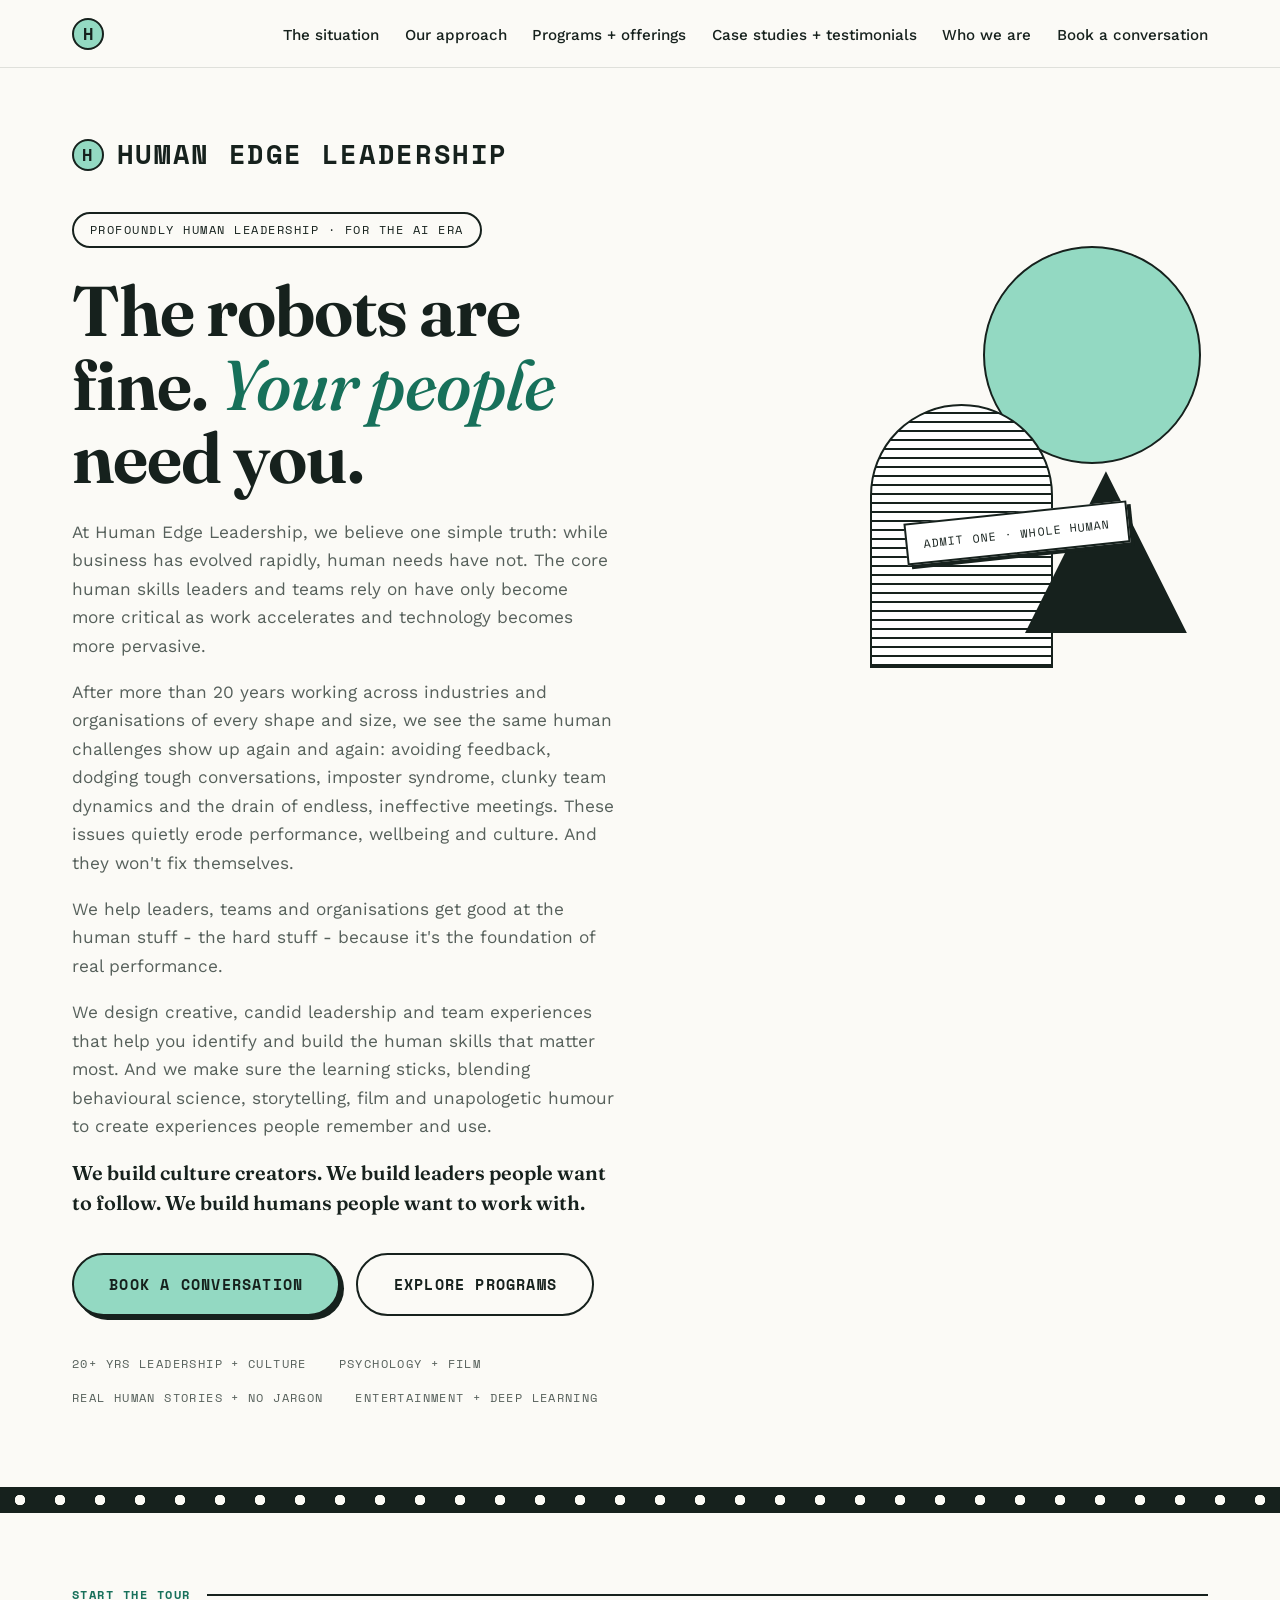
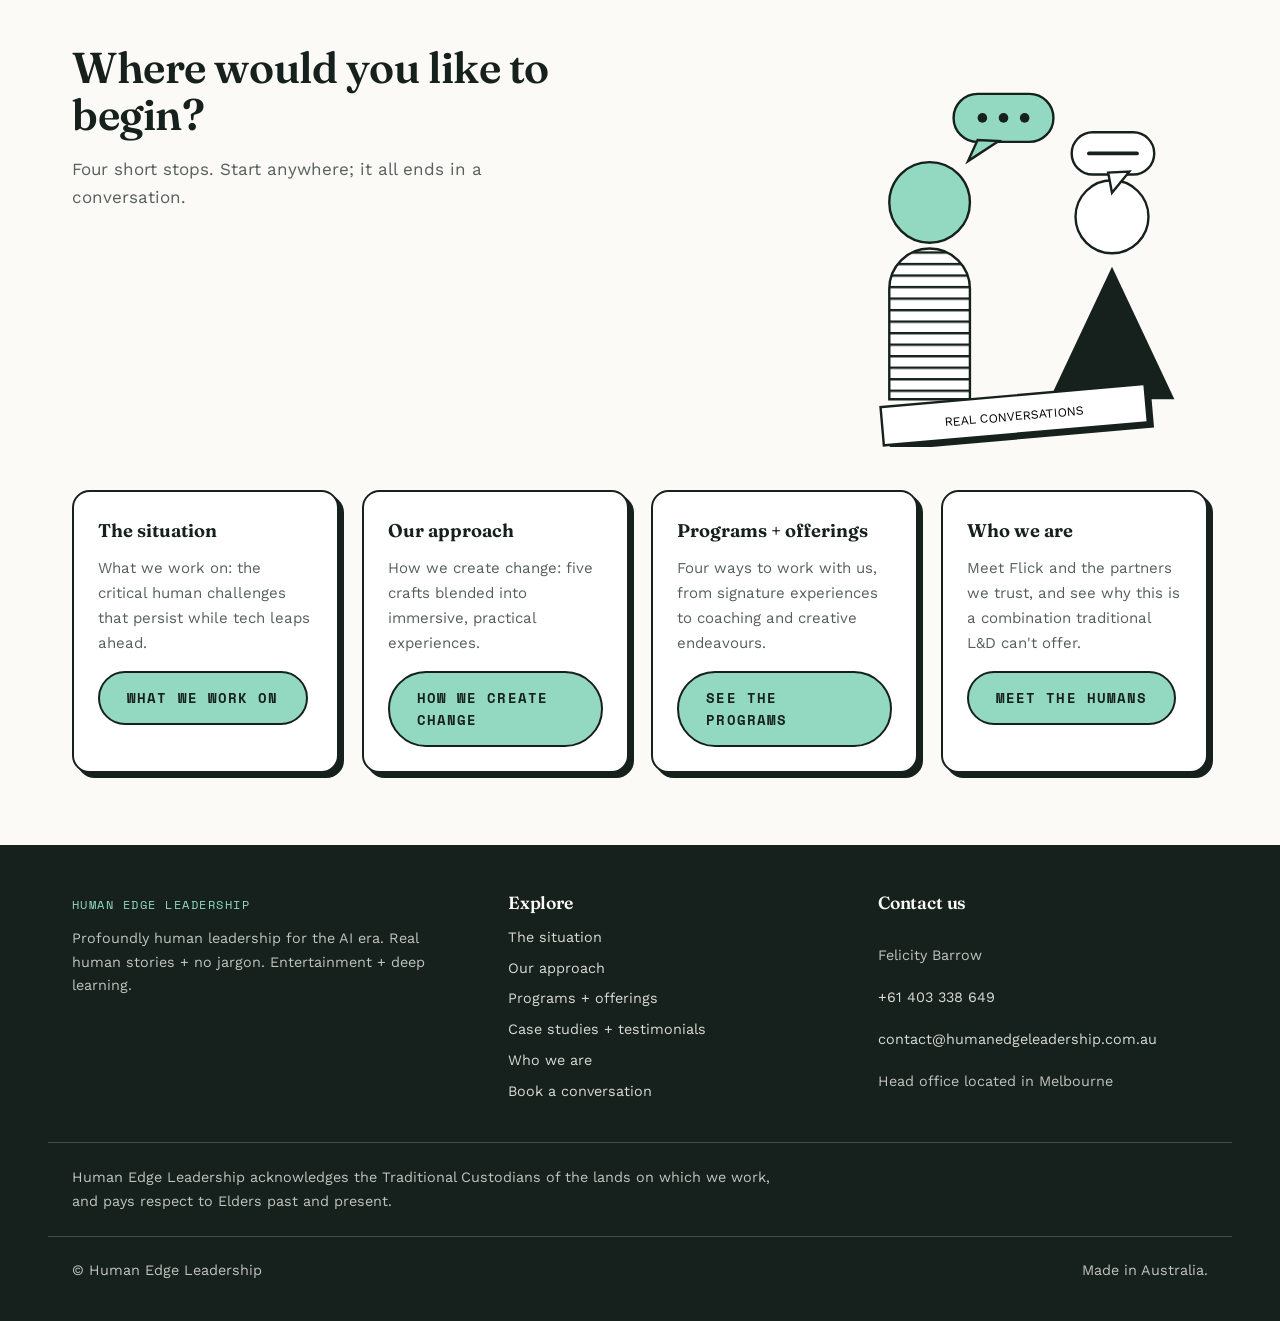
==== commit 66efe2d5: "feat: acknowledgement of country in site footer" ====
--- a/index.html
+++ b/index.html
@@ -174,6 +174,9 @@
       <span>Head office located in Melbourne</span>
     </div>
   </div>
+  <div class="footer-ack">
+    <p>Human Edge Leadership acknowledges the Traditional Custodians of the lands on which we work, and pays respect to Elders past and present.</p>
+  </div>
   <div class="footer-base">
     <span>&copy; Human Edge Leadership</span>
     <span>Made in Australia.</span>
--- a/css/site.css
+++ b/css/site.css
@@ -241,7 +241,8 @@
   justify-self: end;
   text-decoration: none;
 }
-a.cutout { transition: transform 0.15s; align-self: start; margin-top: 1rem; }
+.hero-grid .cutout { align-self: start; margin-top: 1rem; }
+a.cutout { transition: transform 0.15s; }
 a.cutout:hover { transform: translateY(-3px) rotate(-0.5deg); }
 .cutout > div { position: absolute; border: 2.5px solid var(--ink); }
 .cutout .shape-circle {
@@ -975,8 +976,17 @@
 footer.site a:hover { color: var(--mint); text-decoration: underline; text-underline-offset: 3px; }
 footer.site a:focus-visible { outline-color: var(--mint); }
 .footer-contact { display: grid; gap: 0.5rem; }
+.footer-ack {
+  max-width: 74rem; margin: 2.4rem auto 0; padding: 1.4rem 1.5rem 0;
+  border-top: 1px solid rgba(251, 250, 246, 0.2);
+}
+.footer-ack p {
+  max-width: 44rem;
+  font-size: 0.9rem;
+  color: rgba(251, 250, 246, 0.75);
+}
 .footer-base {
-  max-width: 74rem; margin: 2.4rem auto 0; padding: 1.4rem 1.5rem 0;
+  max-width: 74rem; margin: 1.4rem auto 0; padding: 1.4rem 1.5rem 0;
   border-top: 1px solid rgba(251, 250, 246, 0.2);
   display: flex; justify-content: space-between; gap: 1rem; flex-wrap: wrap;
 }
